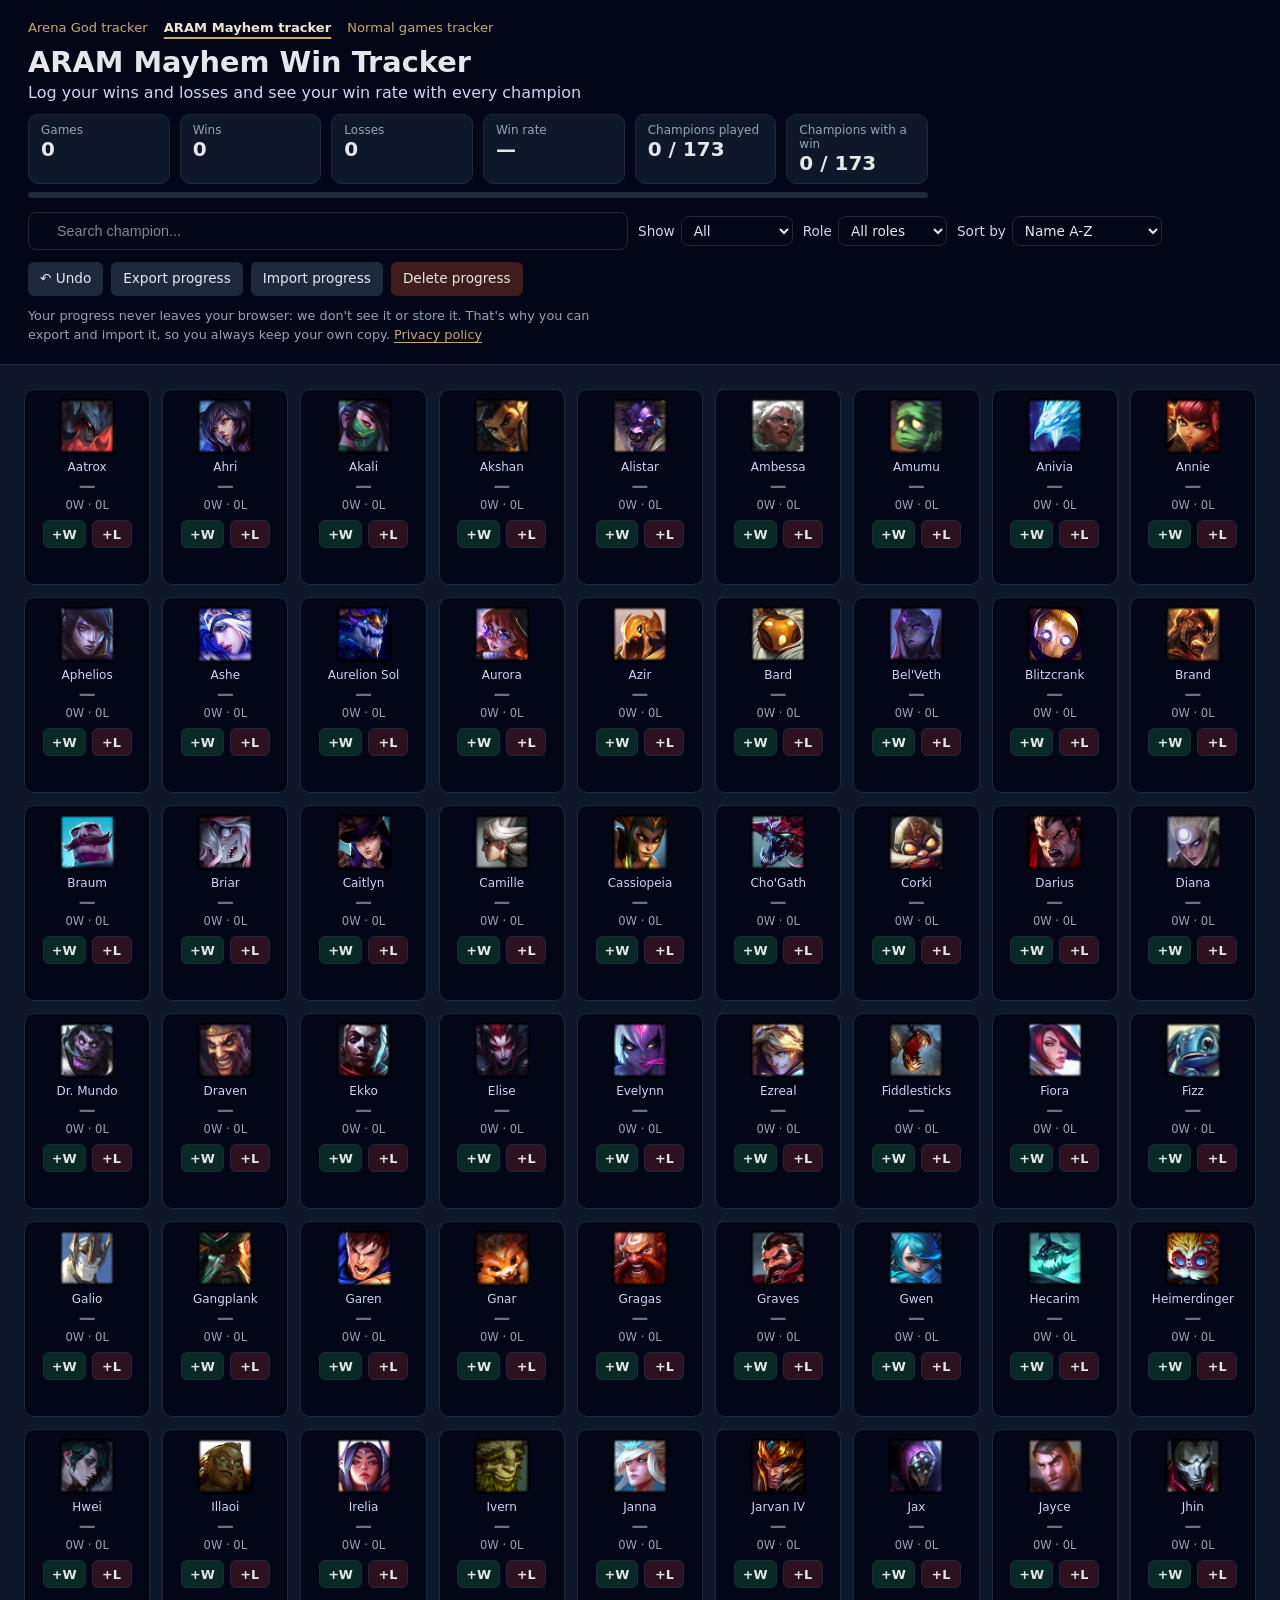
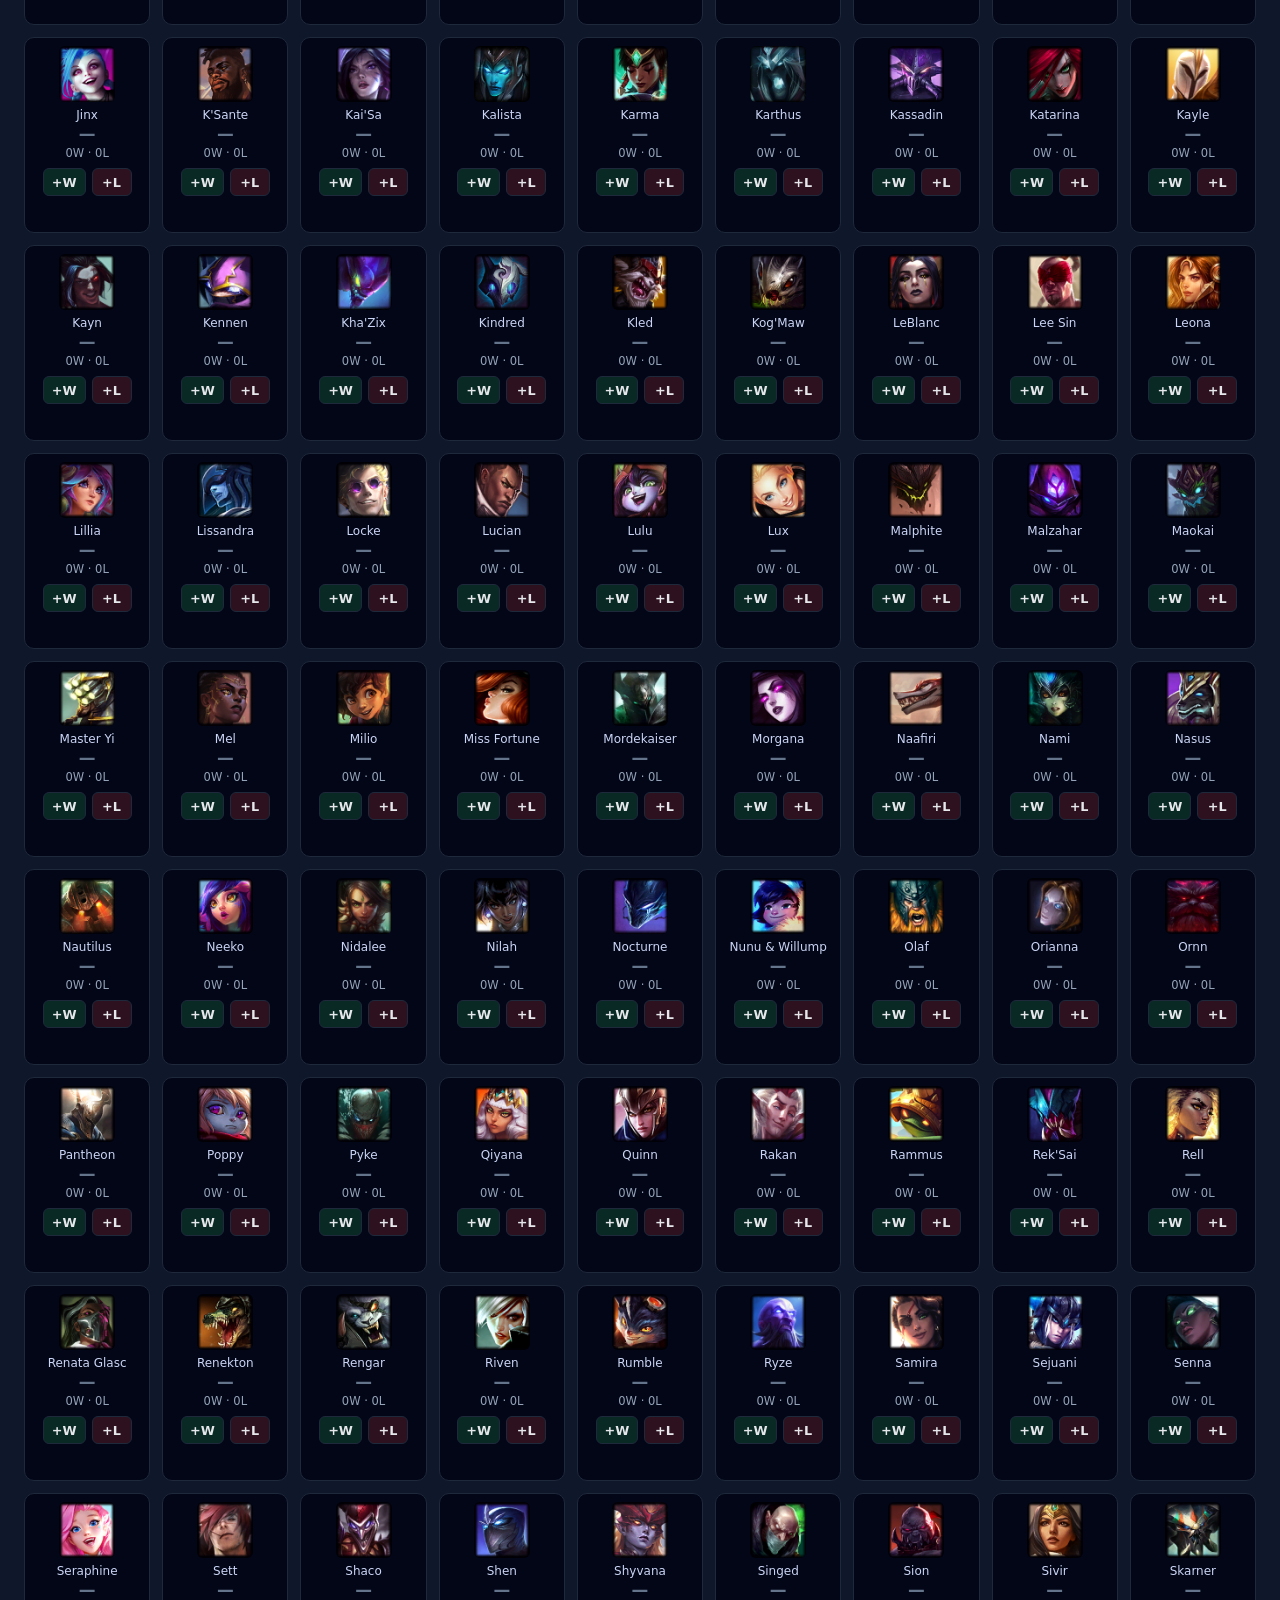
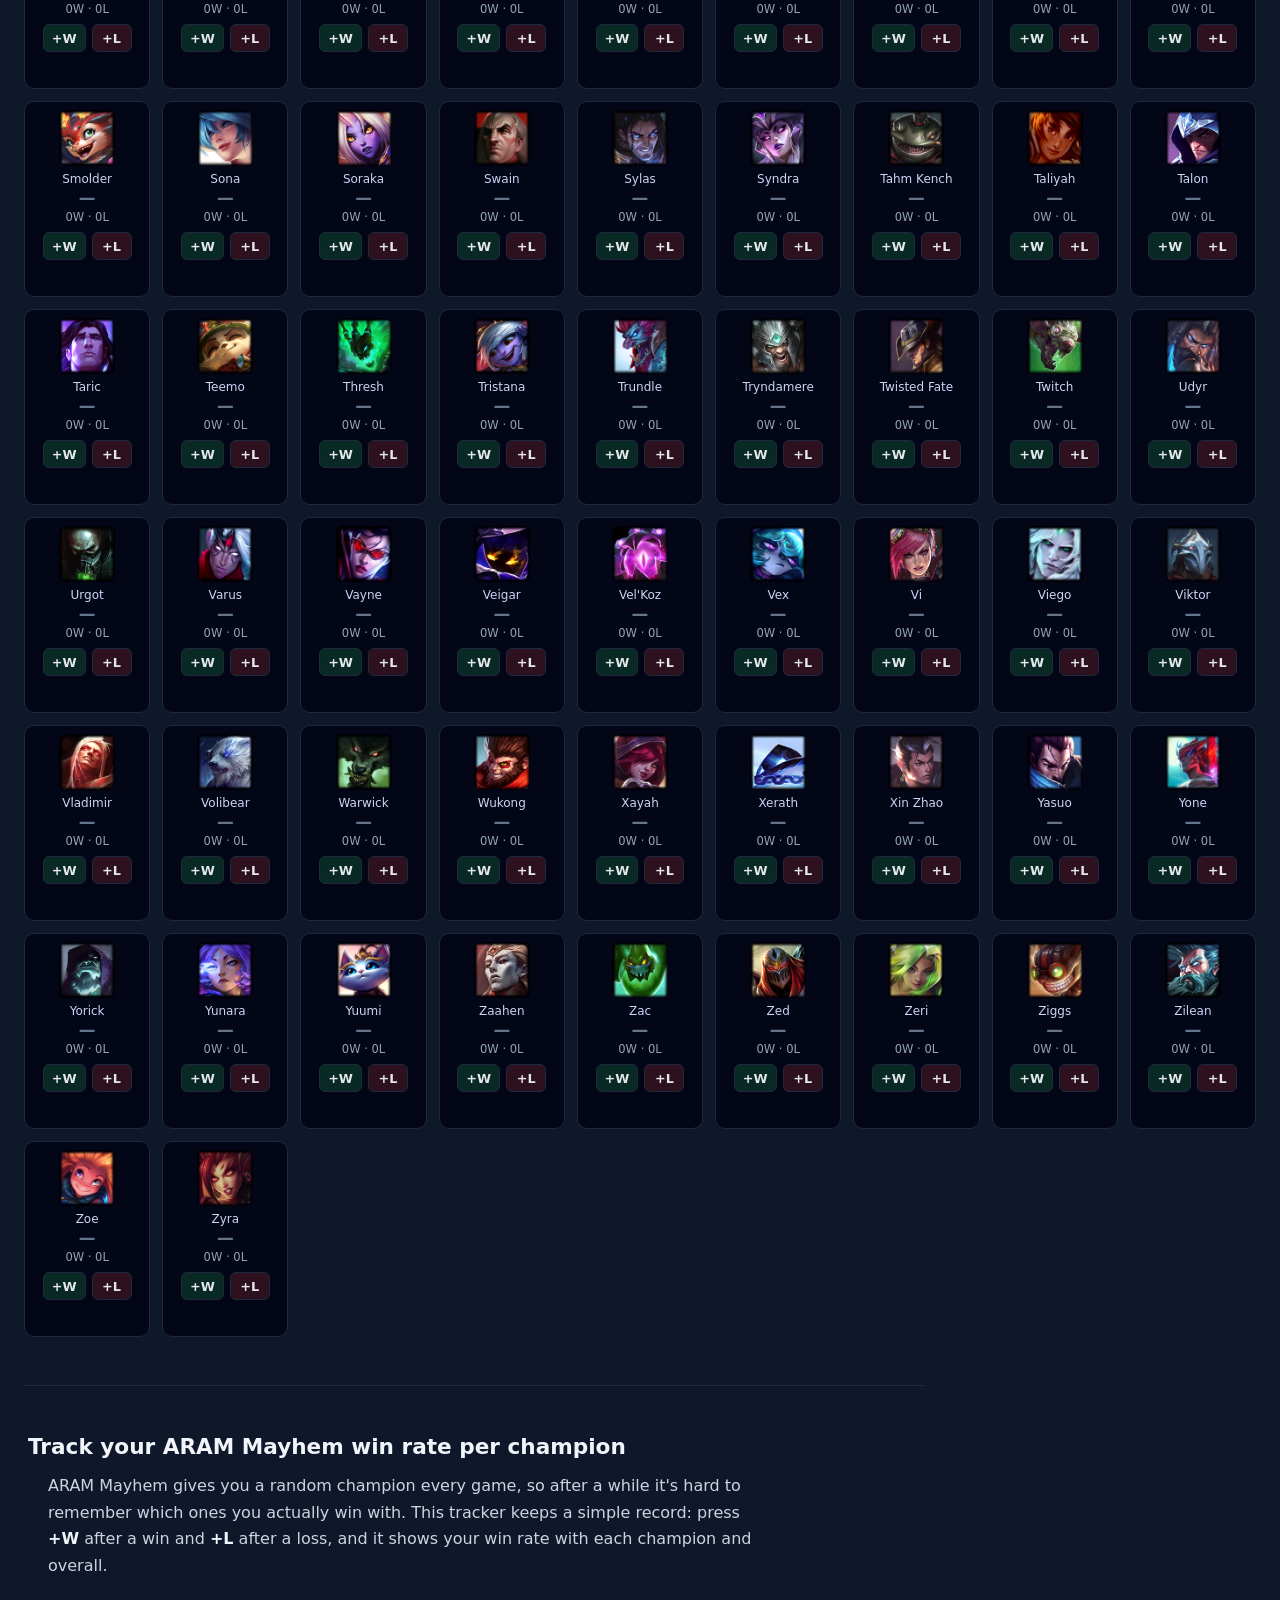
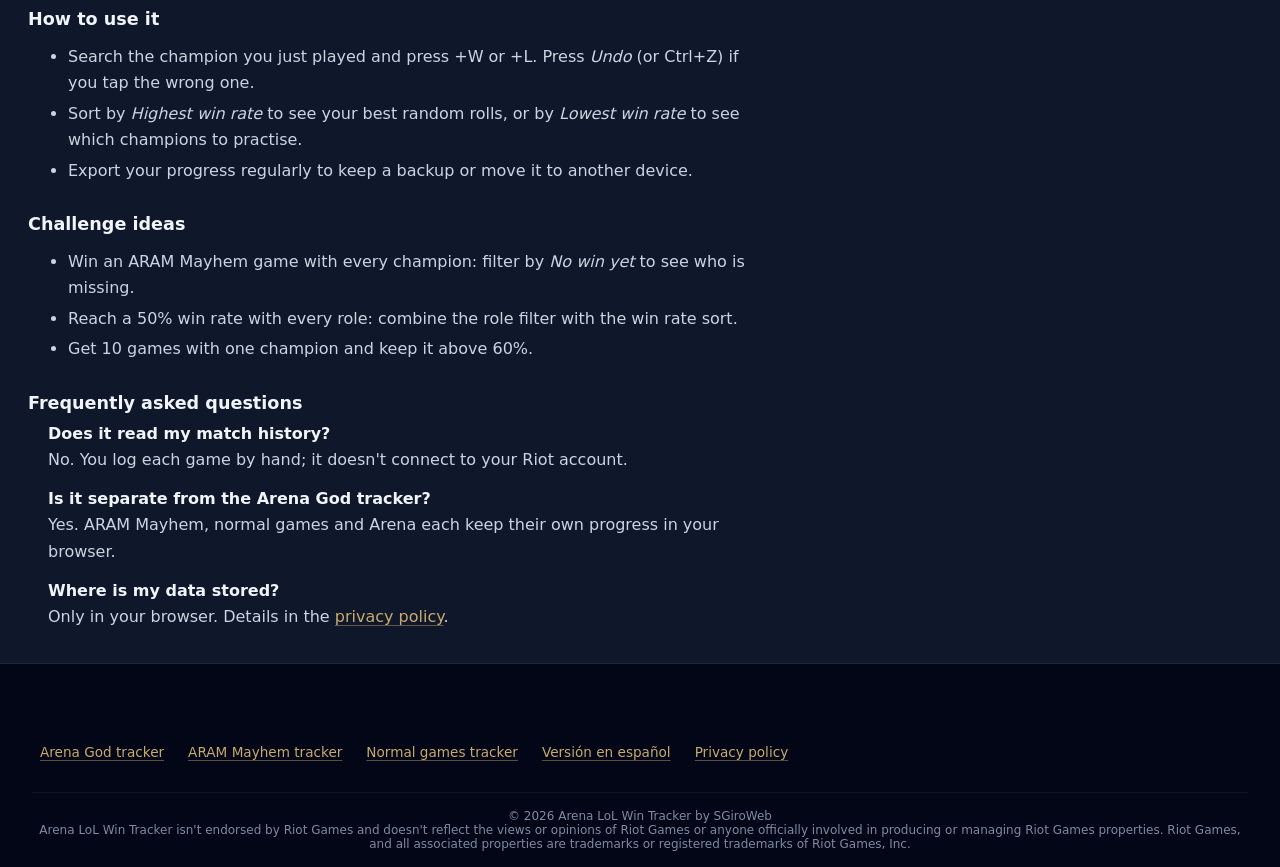
==== aram-mayhem-win-tracker/index.html @ 29a2118a "SEO pass, ARAM Mayhem/normal win trackers, Arena God guide and UI touch-ups - SEO: titles/descriptio" ====
<!DOCTYPE html>
<html lang="en">
<head>
  <meta charset="UTF-8" />
  <title>ARAM Mayhem Win Tracker – Win Rate per Champion (LoL)</title>
  <link rel="stylesheet" href="/style.css">
  <link rel="stylesheet" href="/wl.css">
  <link rel="icon" type="image/png" sizes="192x192" href="/assets/icon-192.png" />
  <link rel="apple-touch-icon" href="/assets/icon-192.png" />
  <link rel="manifest" href="/site.webmanifest" />
  <meta name="theme-color" content="#020617">
  <meta name="description" content="Free ARAM Mayhem tracker for League of Legends: log wins and losses with every champion, see your win rate per champion and track challenges like winning with all of them." />
  <meta name="author" content="SGiroWeb">
  <meta name="robots" content="index, follow, max-image-preview:large, max-snippet:-1">
  <meta name="viewport" content="width=device-width, initial-scale=1.0">
  <meta property="og:type" content="website">
  <meta property="og:site_name" content="Arena LoL Win Tracker">
  <meta property="og:url" content="https://lolarenachampcounter.github.io/aram-mayhem-win-tracker/">
  <meta property="og:title" content="ARAM Mayhem Win Tracker – Win Rate per Champion (LoL)">
  <meta property="og:description" content="Free ARAM Mayhem tracker for League of Legends: log wins and losses with every champion, see your win rate per champion and track challenges like winning with all of them.">
  <meta property="og:image" content="https://lolarenachampcounter.github.io/assets/og-cover.png">
  <meta property="og:image:width" content="1200">
  <meta property="og:image:height" content="630">
  <meta property="og:image:alt" content="ARAM Mayhem Win Tracker">
  <meta property="og:locale" content="en_US">
  <meta property="og:locale:alternate" content="es_ES">
  <meta name="twitter:card" content="summary_large_image">
  <meta name="twitter:title" content="ARAM Mayhem Win Tracker – Win Rate per Champion (LoL)">
  <meta name="twitter:description" content="Free ARAM Mayhem tracker for League of Legends: log wins and losses with every champion, see your win rate per champion and track challenges like winning with all of them.">
  <meta name="twitter:image" content="https://lolarenachampcounter.github.io/assets/og-cover.png">
  <link rel="canonical" href="https://lolarenachampcounter.github.io/aram-mayhem-win-tracker/" />
  <link rel="alternate" hreflang="en" href="https://lolarenachampcounter.github.io/aram-mayhem-win-tracker/" />
  <link rel="alternate" hreflang="es" href="https://lolarenachampcounter.github.io/es/contador-victorias-aram-mayhem/" />
  <link rel="alternate" hreflang="x-default" href="https://lolarenachampcounter.github.io/aram-mayhem-win-tracker/" />
  <script async src="https://plausible.io/js/pa-haeu0VJ3XxhcPlHHVfHfm.js"></script>
  <script>window.plausible=window.plausible||function(){(plausible.q=plausible.q||[]).push(arguments)},plausible.init=plausible.init||function(i){plausible.o=i||{}};plausible.init()</script>
  <script type="application/ld+json">
{
  "@context": "https://schema.org",
  "@graph": [
    {
      "@type": "WebApplication",
      "name": "ARAM Mayhem Win Tracker",
      "url": "https://lolarenachampcounter.github.io/aram-mayhem-win-tracker/",
      "description": "Free ARAM Mayhem tracker for League of Legends: log wins and losses with every champion, see your win rate per champion and track challenges like winning with all of them.",
      "applicationCategory": "GameApplication",
      "operatingSystem": "Any",
      "inLanguage": "en",
      "browserRequirements": "Requires JavaScript",
      "offers": {
        "@type": "Offer",
        "price": "0",
        "priceCurrency": "USD"
      },
      "isPartOf": {
        "@id": "https://lolarenachampcounter.github.io/#website"
      },
      "dateModified": "2026-10-22"
    },
    {
      "@type": "BreadcrumbList",
      "itemListElement": [
        {
          "@type": "ListItem",
          "position": 1,
          "name": "Arena God tracker",
          "item": "https://lolarenachampcounter.github.io/"
        },
        {
          "@type": "ListItem",
          "position": 2,
          "name": "ARAM Mayhem Win Tracker",
          "item": "https://lolarenachampcounter.github.io/aram-mayhem-win-tracker/"
        }
      ]
    }
  ]
}
  </script>
</head>
<body class="base" data-wl-mode="aram-mayhem">
  <header class="header">
    <div class="header-left">
      <nav class="wl-nav" aria-label="Trackers"><a href="/">Arena God tracker</a><a href="/aram-mayhem-win-tracker/" aria-current="page">ARAM Mayhem tracker</a><a href="/lol-win-rate-tracker/">Normal games tracker</a></nav>
      <h1>ARAM Mayhem Win Tracker</h1>
      <p class="subtitle">Log your wins and losses and see your win rate with every champion</p>
      <div class="wl-summary">
        <div class="wl-stat"><span>Games</span><strong id="wlGames">0</strong></div>
        <div class="wl-stat"><span>Wins</span><strong id="wlWins">0</strong></div>
        <div class="wl-stat"><span>Losses</span><strong id="wlLosses">0</strong></div>
        <div class="wl-stat"><span>Win rate</span><strong id="wlPct">—</strong></div>
        <div class="wl-stat"><span>Champions played</span><strong id="wlPlayed">0</strong></div>
        <div class="wl-stat"><span>Champions with a win</span><strong id="wlWonWith">0</strong></div>
      </div>
      <div class="wl-progress" aria-hidden="true"><div class="wl-progress-fill" id="wlProgressFill"></div></div>
      <div class="wl-controls">
        <div class="search-wrapper">
          <button type="button" id="wlClear" class="clear-btn" aria-label="Clear search">×</button>
          <label for="wlSearch" class="sr-only">Search champion</label>
          <input type="text" id="wlSearch" autocomplete="off" placeholder="Search champion..." />
        </div>
        <span class="wl-field"><label for="wlFilter">Show</label>
        <select id="wlFilter">
          <option value="all">All</option><option value="played">Played</option><option value="unplayed">Not played</option><option value="won">With a win</option><option value="never-won">No win yet</option>
        </select>
        </span>
        <span class="wl-field"><label for="wlRole">Role</label>
        <select id="wlRole"><option value="all">All roles</option></select>
        </span>
        <span class="wl-field"><label for="wlSort">Sort by</label>
        <select id="wlSort">
          <option value="name-asc">Name A-Z</option><option value="games-desc">Most games</option><option value="wins-desc">Most wins</option><option value="pct-desc">Highest win rate</option><option value="pct-asc">Lowest win rate</option>
        </select></span>
      </div>
      <div class="wl-actions">
        <button type="button" id="wlUndo" class="action-btn">↶ Undo</button>
        <button type="button" id="wlExport" class="action-btn">Export progress</button>
        <button type="button" id="wlImportBtn" class="action-btn">Import progress</button>
        <input type="file" id="wlImport" accept=".json" hidden />
        <button type="button" id="wlReset" class="action-btn wl-danger">Delete progress</button>
      </div>
      <p class="local-note">Your progress never leaves your browser: we don't see it or store it. That's why you can export and import it, so you always keep your own copy. <a href="/privacy/">Privacy policy</a></p>
    </div>
  </header>
  <main>
    <noscript><p class="wl-empty">This tracker needs JavaScript to save your games in your browser.</p></noscript>
    <div id="wlGrid" class="wl-grid" aria-live="polite"></div>
    <section class="seo-content">
      <div class="seo-inner">
<h2>Track your ARAM Mayhem win rate per champion</h2>
<p>ARAM Mayhem gives you a random champion every game, so after a while it's hard to remember which ones you actually win with. This tracker keeps a simple record: press <strong>+W</strong> after a win and <strong>+L</strong> after a loss, and it shows your win rate with each champion and overall.</p>
<h3>How to use it</h3>
<ul><li>Search the champion you just played and press +W or +L. Press <em>Undo</em> (or Ctrl+Z) if you tap the wrong one.</li>
<li>Sort by <em>Highest win rate</em> to see your best random rolls, or by <em>Lowest win rate</em> to see which champions to practise.</li>
<li>Export your progress regularly to keep a backup or move it to another device.</li></ul>
<h3>Challenge ideas</h3>
<ul><li>Win an ARAM Mayhem game with every champion: filter by <em>No win yet</em> to see who is missing.</li>
<li>Reach a 50% win rate with every role: combine the role filter with the win rate sort.</li>
<li>Get 10 games with one champion and keep it above 60%.</li></ul>
<h3>Frequently asked questions</h3>
<p><strong>Does it read my match history?</strong><br>No. You log each game by hand; it doesn't connect to your Riot account.</p>
<p><strong>Is it separate from the Arena God tracker?</strong><br>Yes. ARAM Mayhem, normal games and Arena each keep their own progress in your browser.</p>
<p><strong>Where is my data stored?</strong><br>Only in your browser. Details in the <a href="/privacy/">privacy policy</a>.</p>
      </div>
    </section>
  </main>
  <div id="wlToast" class="wl-toast" role="status" hidden></div>
<footer class="seo-footer">
  <nav class="footer-links" aria-label="Footer">
    <a href="/">Arena God tracker</a><a href="/aram-mayhem-win-tracker/">ARAM Mayhem tracker</a><a href="/lol-win-rate-tracker/">Normal games tracker</a>
    <a href="/es/contador-victorias-aram-mayhem/" hreflang="es" lang="es">Versión en español</a>
    <a href="/privacy/">Privacy policy</a>
  </nav>
  <div class="footer-bottom">
    <p>&copy; 2026 Arena LoL Win Tracker by SGiroWeb</p>
    <p class="riot-legal">Arena LoL Win Tracker isn't endorsed by Riot Games and doesn't reflect the views or opinions of Riot Games or anyone officially involved in producing or managing Riot Games properties. Riot Games, and all associated properties are trademarks or registered trademarks of Riot Games, Inc.</p>
  </div>
</footer>
<script src="/wl.js" defer></script>
<script>
  if ("serviceWorker" in navigator) {
    window.addEventListener("load", () => navigator.serviceWorker.register("/sw.js"));
  }
</script>
</body>
</html>
---- style.css ----
/* =========================
   RESET / BASE
========================= */
* {
  box-sizing: border-box;
  margin: 0;
  padding: 0;
}

body.base {
  font-family: system-ui, -apple-system, BlinkMacSystemFont, "Segoe UI",
    Roboto, Oxygen, Ubuntu, Cantarell, sans-serif;
  background: #0f172a;
  color: #e5e7eb;
  min-height: 100vh;
}

/* =========================
   HEADER
========================= */
.header {
  background: #020617;
  border-bottom: 1px solid #1e293b;
  width: 100%;
  padding: 20px 28px;
}
.header-left {
  max-width: 1200px;
}

.header h1 {
  font-size: 1.8rem;
  font-weight: 700;
  margin-bottom: 4px;
}

.subtitle {
  font-size: 1rem;
  color: #cbd5f5;
  margin-bottom: 10px;
}

/* Texto sólo para lectores de pantalla (labels de formulario). */
.sr-only {
  position: absolute;
  width: 1px;
  height: 1px;
  padding: 0;
  margin: -1px;
  overflow: hidden;
  clip: rect(0, 0, 0, 0);
  white-space: nowrap;
  border: 0;
}

.counter {
  font-size: 0.95rem;
  color: #94a3b8;
}

/* =========================
   TOTAL PROGRESS
========================= */
.total-progress {
  max-width: 360px;
  margin-bottom: 12px;
}

.total-progress-header {
  display: flex;
  align-items: baseline;
  justify-content: space-between;
  margin-bottom: 4px;
}

.total-progress-right {
  display: flex;
  align-items: center;
  gap: 8px;
}

.total-progress-pct {
  font-size: 0.85rem;
  font-weight: 600;
  color: #9cc9ae;
  font-variant-numeric: tabular-nums;
}

.total-progress-bar {
  height: 10px;
  border-radius: 5px;
  background: #1e293b;
  overflow: hidden;
}

.total-progress-fill {
  height: 100%;
  width: 0%;
  border-radius: 5px;
  background: linear-gradient(90deg, #16a34a, #22c55e);
  transition: width 0.2s ease;
}

/* Sello de logro conseguido: se gana ganando con 60 campeones distintos
   (el reto real "Arena God" de Riot, no el roster completo). */
.arena-god-badge[hidden] {
  /* Sin esto, [hidden] y esta clase empatan en especificidad y gana la que
     va detrás en la cascada (esta) — el sello se vería aunque estuviera
     "oculto". Mismo motivo que .champion-cell[hidden] más abajo. */
  display: none;
}

.arena-god-badge {
  display: inline-flex;
  align-items: center;
  gap: 3px;
  padding: 2px 9px;
  border: 2px solid #facc15;
  border-radius: 999px;
  color: #facc15;
  background: rgba(250, 204, 21, 0.1);
  font-size: 0.72rem;
  font-weight: 700;
  text-transform: uppercase;
  letter-spacing: 0.03em;
  transform: rotate(-4deg);
  white-space: nowrap;
}

/* Barra secundaria (roster completo) dentro del desglose por rol; sólo
   visible antes de conseguir el sello de arriba. */
.all-champions-progress {
  margin-top: 14px;
  margin-bottom: 14px;
  padding-bottom: 12px;
  border-bottom: 1px solid #1e293b;
}

.all-champions-progress .total-progress-header {
  font-size: 0.8rem;
  color: #94a3b8;
}

.all-champions-progress .total-progress-bar {
  height: 6px;
}

/* =========================
   ROLE BREAKDOWN
========================= */
.role-breakdown {
  margin-bottom: 12px;
  max-width: 360px;
}

.role-breakdown summary {
  font-size: 0.85rem;
  color: #94a3b8;
  cursor: pointer;
  user-select: none;
}

.role-breakdown summary:hover {
  color: #cbd5f5;
}

.role-list {
  list-style: none;
  margin: 10px 0 0;
  padding: 0;
  display: flex;
  flex-direction: column;
  gap: 6px;
}

.role-list li {
  margin: 0;
}

/* Cada fila es un <button>: clic para filtrar el grid por ese rol (clic de
   nuevo para quitar el filtro). Reset de los estilos genéricos de button. */
.role-row {
  display: grid;
  grid-template-columns: 70px 1fr 48px;
  align-items: center;
  gap: 8px;
  width: 100%;
  height: auto;
  font: inherit;
  font-size: 0.78rem;
  color: #cbd5f5;
  background: none;
  border: none;
  border-radius: 6px;
  padding: 3px 4px;
  cursor: pointer;
  text-align: left;
}

.role-row:hover,
.role-row:focus-visible {
  background: rgba(148, 163, 184, 0.12);
}

.role-row[aria-pressed="true"] {
  background: rgba(34, 197, 94, 0.15);
  color: #86efac;
}

.role-bar {
  height: 6px;
  border-radius: 3px;
  background: #1e293b;
  overflow: hidden;
}

.role-bar-fill {
  /* Es un <span>: sin display:block el width inline no tiene ningún
     efecto (los elementos inline lo ignoran) y la barra nunca se pintaba. */
  display: block;
  height: 100%;
  width: 0%;
  background: #22c55e;
  border-radius: 3px;
  transition: width 0.2s ease;
}

.role-count {
  text-align: right;
  color: #94a3b8;
  font-variant-numeric: tabular-nums;
}

/* =========================
   MILESTONE TOAST
========================= */
.milestone-toast {
  position: fixed;
  left: 50%;
  bottom: 24px;
  transform: translate(-50%, 12px);
  z-index: 2000;
  background: #052e19;
  border: 1px solid #22c55e;
  color: #dcfce7;
  padding: 10px 20px;
  border-radius: 999px;
  font-size: 0.9rem;
  font-weight: 600;
  box-shadow: 0 12px 30px rgba(0, 0, 0, 0.45);
  opacity: 0;
  pointer-events: none;
  transition: opacity 0.25s ease, transform 0.25s ease;
  max-width: calc(100vw - 40px);
  text-align: center;
}

.milestone-toast.show {
  opacity: 1;
  transform: translate(-50%, 0);
}

/* =========================
   ACTIVE ROLE FILTER CHIP
========================= */
/* Vive dentro del <summary>: así se ve tanto si el desglose está abierto
   como cerrado, justo al lado de la etiqueta que lo activa. */
.active-role-chip {
  color: #86efac;
  font-weight: 600;
}

.active-role-chip button {
  background: none;
  border: none;
  color: #86efac;
  font: inherit;
  font-weight: 600;
  cursor: pointer;
  padding: 0 2px;
  margin-left: 2px;
  line-height: 1;
  text-decoration: underline;
  text-underline-offset: 2px;
}

.active-role-chip button:hover,
.active-role-chip button:focus-visible {
  color: #cbd5f5;
}

/* =========================
   SUGGESTED CHAMPION HIGHLIGHT
========================= */
@keyframes suggested-pulse {
  0%, 100% {
    box-shadow: 0 0 0 0 rgba(250, 204, 21, 0.6);
  }
  50% {
    box-shadow: 0 0 0 8px rgba(250, 204, 21, 0);
  }
}

.champion.suggested {
  border-color: #facc15;
  animation: suggested-pulse 1s ease-out 2;
}

/* =========================
   INPUTS / BUTTONS
========================= */
input[type="text"] {
  background: #020617;
  border: 1px solid #1e293b;
  border-radius: 8px;
  padding: 10px 12px;
  color: #e5e7eb;
  font-size: 0.9rem;
}

input[type="text"]::placeholder {
  /* #64748b sobre #020617 se quedaba en ~4.2:1, por debajo de WCAG AA. */
  color: #7d8a9c;
}

:focus-visible {
  outline: 2px solid #60a5fa;
  outline-offset: 2px;
}

button,
.import-btn {
  background: #1e293b;
  border: 1px solid #334155;
    line-height: 1;
  display: inline-flex;
  height: 34px;

  color: #e5e7eb;
  border-radius: 8px;
  padding: 8px 14px;
  cursor: pointer;
  font-size: 0.85rem;
  transition: background 0.2s, border 0.2s;
}

button:hover,
.import-btn:hover {
  background: #334155;
  border-color: #475569;
}

/* =========================
   IMPORT / EXPORT
========================= */
.import-export {
  display: flex;
  gap: 10px;
  margin: 14px 0;
}

.import-btn {
  display: inline-flex;
  align-items: center;
  gap: 6px;
}

/* =========================
   FILTERS
========================= */
.filters {
  display: flex;
  gap: 16px;
  margin-top: 10px;
  font-size: 0.85rem;
}

.filters label {
  cursor: pointer;
  color: #cbd5f5;
}

.filters input {
  margin-right: 4px;
}

/* =========================
   SORT
========================= */
.sort-container {
  position: relative;
  margin-top: 14px;
  display: flex;
  align-items: center;
  gap: 8px;
}

.sort-container label {
  font-size: 0.85rem;
  color: #cbd5f5;
  margin-top: 1px;
}

.sort-container select {
  background: #020617;
  border: 1px solid #1e293b;
  border-radius: 8px;
  color: #e5e7eb;
  padding: 3px 8px;
  font-size: 0.85rem;
}

/* =========================
   HEADER RIGHT
========================= */
.header {
  position: relative;
}

.header-right {
  position: absolute;
  top: 20px;
  right: 28px;
  display: flex;
  flex-direction: column;
  align-items: flex-end;
  gap: 8px;
}

/* En pantallas estrechas el bloque absoluto se solapaba con el H1. */
@media (max-width: 720px) {
  .header-right {
    position: static;
    margin-top: 16px;
    align-items: stretch;
  }

  .tip-lang {
    justify-content: space-between;
  }
}

.tip-lang {
  display: flex;
  align-items: center;
  gap: 14px;
}

.tipjar a {
  text-decoration: none;
  color: #facc15;
  font-size: 0.85rem;
}

.lang-switch {
  display: flex;
  gap: 6px;
}

.lang-flag {
  cursor: pointer;
  opacity: 0.6;
  transition: opacity 0.2s, transform 0.2s;
}

.lang-flag.active,
.lang-flag:hover {
  opacity: 1;
  transform: scale(1.05);
}

/* =========================
   GRID
========================= */
main {
  padding: 24px;
}

.grid {
  display: grid;
  grid-template-columns: repeat(auto-fill, minmax(110px, 1fr));
  gap: 12px;
}

/* =========================
   TIP (icono de info junto al selector de orden)
========================= */
/* El popover se ancla a .sort-container, no al icono: así en móvil empieza
   en el borde izquierdo del bloque y no se sale de la pantalla. Se muestra
   con :hover y con :focus-visible (teclado); no necesita JavaScript. */
/* Verde más apagado que el resto del sitio (#22c55e/#86efac son para el
   estado "ganado"): este icono es sólo informativo, no un acierto. */
.tip-info {
  position: relative;
  display: inline-flex;
  align-items: center;
  justify-content: center;
  width: 15px;
  height: 15px;
  border-radius: 50%;
  border: 1px solid #5f9e7d;
  background: rgba(95, 158, 125, 0.12);
  color: #9cc9ae;
  font-family: Georgia, "Times New Roman", serif;
  font-style: italic;
  font-weight: 700;
  font-size: 0.6rem;
  line-height: 1;
  cursor: default;
  user-select: none;
}

.tip-info:hover,
.tip-info:focus-visible {
  background: #5f9e7d;
  color: #020617;
}

.tip-popover {
  position: absolute;
  top: calc(100% + 8px);
  left: 0;
  z-index: 50;
  width: max-content;
  max-width: min(260px, calc(100vw - 40px));
  padding: 10px 14px;
  background: #020617;
  border: 1px solid #5f9e7d;
  border-radius: 10px;
  box-shadow: 0 12px 30px rgba(0, 0, 0, 0.5);
  text-align: left;
  font-size: 0.8rem;
  line-height: 1.5;
  color: #cbd5f5;
  visibility: hidden;
  opacity: 0;
  transition: opacity 0.12s ease;
}

.tip-info:hover .tip-popover,
.tip-info:focus-visible .tip-popover {
  visibility: visible;
  opacity: 1;
}

.tip-popover strong {
  color: #9cc9ae;
}


/* =========================
   CHAMPION CARD
========================= */
/* Contenedor de cada campeón: es el hijo real del grid (se oculta/reordena
   él, no el <button> de dentro) y da contexto de posición al enlace de
   build, que flota en la esquina como hermano del botón. */
.champion-cell {
  position: relative;
}

.champion-cell[hidden] {
  display: none;
}

/* Las tarjetas son <button> para que funcionen con teclado y expongan su
   estado con aria-pressed; hay que neutralizar los estilos genéricos de
   button (altura fija, inline-flex, fondo) definidos más arriba. */
.champion {
  display: block;
  width: 100%;
  height: auto;
  font: inherit;
  color: inherit;
  background: #020617;
  border: 1px solid #1e293b;
  border-radius: 10px;
  padding: 7px;
  text-align: center;
  cursor: pointer;
  transition: transform 0.15s, border 0.15s, box-shadow 0.15s;
}

.champion img {
  width: 64px;
  height: 64px;
  object-fit: contain;
  margin-bottom: 6px;
}

.champion-name {
  display: block;
  font-size: 0.75rem;
  color: #cbd5f5;
}

.champion:hover {
  background: #020617;
  transform: translateY(-2px);
  border-color: #475569;
  box-shadow: 0 6px 18px rgba(0, 0, 0, 0.35);
}

.champion.won {
  border-color: #22c55e;
  background: linear-gradient(
    180deg,
    rgba(34, 197, 94, 0.15),
    rgba(2, 6, 23, 1)
  );
}

.champion.won .champion-name {
  color: #86efac;
}

/* Enlace a la guía de build (metasrc), en la esquina de la tarjeta. Hermano
   del <button>, no hijo: un <a> dentro de un <button> es HTML inválido. */
.build-link {
  position: absolute;
  top: 4px;
  right: 4px;
  z-index: 2;
  display: inline-flex;
  align-items: center;
  justify-content: center;
  width: 22px;
  height: 22px;
  border-radius: 50%;
  background: rgba(2, 6, 23, 0.85);
  border: 1px solid #334155;
  color: #93c5fd;
  font-size: 0.75rem;
  line-height: 1;
  text-decoration: none;
  opacity: 0.6;
  transition: opacity 0.15s ease, border-color 0.15s ease, color 0.15s ease;
}

.build-link:hover,
.build-link:focus-visible {
  opacity: 1;
  border-color: #60a5fa;
  color: #bfdbfe;
}

/* =========================
   MODAL
========================= */
.modal {
  position: fixed;
  inset: 0;
  background: rgba(2, 6, 23, 0.75);
  display: none;
  align-items: center;
  justify-content: center;
  z-index: 1000;
}

.modal-content {
  background: #020617;
  border: 1px solid #1e293b;
  border-radius: 14px;
  padding: 24px;
  width: 90%;
  max-width: 420px;
  text-align: center;
}

.modal-content p {
  margin-bottom: 18px;
  font-size: 0.9rem;
  color: #e5e7eb;
}

.modal-buttons {
  display: flex;
  justify-content: center;
  gap: 12px;
}

.close {
  position: absolute;
  top: 14px;
  right: 18px;
  cursor: pointer;
  font-size: 1.3rem;
  color: #94a3b8;
}

.close:hover {
  color: #e5e7eb;
}

/* =========================
   FEEDBACK
========================= */
.feedback-btn {
  background: none;
  border: 1px solid #334155;
  border-radius: 8px;
  color: #cbd5f5;
  font: inherit;
  font-size: 0.85rem;
  padding: 4px 10px;
  cursor: pointer;
  transition: background 0.15s ease, border-color 0.15s ease;
}

.feedback-btn:hover,
.feedback-btn:focus-visible {
  background: #1e293b;
  border-color: #475569;
}

.feedback-content {
  max-width: 480px;
  text-align: left;
}

.feedback-title {
  font-size: 1.1rem;
  margin-bottom: 10px;
  padding-right: 20px;
}

.feedback-intro {
  font-size: 0.85rem;
  color: #94a3b8;
  margin-bottom: 14px;
  line-height: 1.5;
}

.feedback-textarea,
.feedback-email {
  width: 100%;
  background: #020617;
  border: 1px solid #1e293b;
  border-radius: 8px;
  padding: 10px 12px;
  color: #e5e7eb;
  font: inherit;
  font-size: 0.9rem;
  margin-bottom: 10px;
  resize: vertical;
}

.feedback-textarea:focus-visible,
.feedback-email:focus-visible {
  outline: 2px solid #60a5fa;
  outline-offset: 1px;
}

.feedback-content .modal-buttons {
  justify-content: flex-end;
  margin-top: 4px;
}

.feedback-success {
  color: #86efac;
  font-size: 0.9rem;
  margin-top: 6px;
}

.feedback-error {
  color: #fca5a5;
  font-size: 0.85rem;
  margin-top: 6px;
}

.feedback-error a {
  color: inherit;
  text-decoration: underline;
}

.import-export {
  display: flex;
  gap: 8px;
}

.action-btn {
  height: 34px;
  padding: 0 12px;

  display: inline-flex;
  align-items: center;
  justify-content: center;

  font-size: 0.85rem;
  font-family: inherit;
  font-weight: 400;

  background: #1e293b;
  color: #e5e7eb;
  border: none;
  border-radius: 6px;

  cursor: pointer;
  transition: background 0.15s ease;
}

.action-btn:hover {
  background: #334155;
}

/* Quitar el azul y el subrayado por defecto */
.tipjar {
  text-decoration: none; /* Quita el subrayado */
  color: inherit;        /* Hereda el color del texto de tu app (blanco/gris) */
  font-size: 0.9rem;
  display: flex;
  align-items: center;
  gap: 5px;
  transition: opacity 0.2s;
}

/* Efecto al pasar el ratón */
.tipjar:hover {
  text-decoration: underline; /* Solo se subraya al pasar el ratón (opcional) */
  opacity: 0.8;
}

/* Contenedor para separarlo un poco de las banderas */
.tipjar-container {
  display: flex;
  align-items: center;
}
.search-wrapper {
  position: relative;
  flex: 1;
  /* min-width: 100% anulaba siempre el max-width (min gana sobre max), así
     que el clamp() nunca llegaba a aplicarse. */
  width: 100%;
  max-width: clamp(320px, 55vw, 600px);
}

.search-wrapper input {
  width: 100%;
  padding-left: 28px;
  padding-right: 10px;
}
/* Es un <button> real (focusable y con nombre accesible): hay que quitarle
   los estilos genéricos de button. */
.clear-btn {
  position: absolute;
  left: 8px;
  top: 45%;
  transform: translateY(-50%);
  height: auto;
  padding: 0;
  background: none;
  border: none;
  border-radius: 0;
  line-height: 1;
  font-size: 16px;
  color: #94a3b8;
  cursor: pointer;
  user-select: none;
  display: none;
}

.clear-btn:hover {
  background: none;
  border: none;
}

.clear-btn:hover {
  color: #e5e7eb;
}
/* =========================
   AD CONTAINER
========================= */
.ad-container {
  max-width: 900px;
  min-height: 100px;
  margin: 30px auto 0;
  padding: 0 20px;
  display: flex;
  justify-content: center;
  overflow: hidden;
}

/* Como flex item, el <ins> se quedaba en 0 px de ancho y AdSense abortaba con
   "No slot size for availableWidth=0": la unidad responsive nunca se pintaba. */
.ad-container ins.adsbygoogle {
  width: 100%;
}

/* =========================
   SEO FOOTER STYLE
========================= */
.seo-footer {
  padding: 3rem 2rem 1rem;
  background: #020617; /* Color de tu cabecera */
  border-top: 1px solid #1e293b;
  color: #94a3b8;
}

.footer-content {
  max-width: 1200px;
  margin: 0 auto;
  display: grid;
  grid-template-columns: repeat(auto-fit, minmax(250px, 1fr));
  gap: 2rem;
}

.footer-section h2 {
  color: #e5e7eb;
  font-size: 1rem;
  margin-bottom: 1rem;
  font-weight: 600;
}

.footer-links {
  max-width: 1200px;
  margin: 2rem auto 0;
  display: flex;
  flex-wrap: wrap;
  gap: 1.5rem;
  font-size: 0.85rem;
}

.footer-links a {
  color: #cbd5f5;
}

.footer-section p {
  font-size: 0.85rem;
  line-height: 1.6;
}

.footer-section strong {
  color: #3b82f6; /* Un toque de azul para resaltar keywords */
}

.footer-bottom {
  margin-top: 2rem;
  padding-top: 1rem;
  border-top: 1px solid #0f172a;
  text-align: center;
  font-size: 0.75rem;
  /* opacity .6 dejaba el texto en ~3.4:1 sobre #020617 (WCAG AA pide 4.5). */
  opacity: 0.85;
}

/* Ajuste para móviles */
@media (max-width: 600px) {
  .seo-footer {
    padding: 2rem 1rem;
    text-align: center;
  }
}
.seo-content {
  max-width: 900px;
  margin: 30px 0;
  padding: 0 4px;
}

.seo-inner {
  margin-top: 15px;
}

.seo-inner h3 {
  margin-top: 30px;
  font-size: 1.1rem;
}

.seo-inner ul {
  margin: 15px 0 20px 20px;
  line-height: 1.6;
}
/* =========================
   REPASO VISUAL (2026-10-22)
   Acento dorado hextech (#c8aa6e) para enlaces y foco: es el dorado del
   cliente de LoL y no compite con el verde, que significa "ganado".
========================= */
:root {
  --gold: #c8aa6e;
  --gold-light: #f0e6d2;
  --text-soft: #cbd5e1;
}

/* Enlaces de texto: sin el azul/morado por defecto, ilegible sobre el fondo. */
.seo-content a,
.footer-links a,
.footer-section a,
.wl-nav a,
.mode-nav a,
nav[aria-label="Breadcrumb"] a {
  color: var(--gold);
  text-decoration: underline;
  text-decoration-thickness: 1px;
  text-underline-offset: 3px;
  text-decoration-color: rgba(200, 170, 110, 0.45);
}
.seo-content a:hover,
.footer-links a:hover,
.footer-section a:hover,
.wl-nav a:hover,
.mode-nav a:hover,
nav[aria-label="Breadcrumb"] a:hover {
  color: var(--gold-light);
  text-decoration-color: currentColor;
}
:focus-visible {
  outline-color: var(--gold);
}

/* Selector de modo (Arena / ARAM Mayhem / normales) sobre el título. */
.mode-nav,
.wl-nav,
nav[aria-label="Breadcrumb"] {
  display: flex;
  flex-wrap: wrap;
  gap: 4px 16px;
  font-size: 0.82rem;
  margin-bottom: 10px;
  color: #94a3b8;
}
.mode-nav a,
.wl-nav a {
  text-decoration: none;
}
.mode-nav a[aria-current="page"],
.wl-nav a[aria-current="page"] {
  color: var(--gold-light);
  font-weight: 600;
  text-decoration: underline;
  text-decoration-color: var(--gold);
  text-underline-offset: 5px;
  text-decoration-thickness: 2px;
}

/* HUD: la barra de progreso alineada con el buscador, no más corta. */
.total-progress {
  max-width: clamp(320px, 55vw, 600px);
}

/* Bloque de texto: medida de lectura cómoda; separado del grid sólo cuando
   va detrás de él (en guía y privacidad es lo primero de <main>). */
.seo-content {
  color: var(--text-soft);
}
main > .seo-content:not(:first-child) {
  margin-top: 48px;
  padding-top: 32px;
  border-top: 1px solid #1e293b;
}
main > .seo-content:first-child {
  margin-top: 8px;
}
.seo-content p,
.seo-content ul {
  max-width: 70ch;
  line-height: 1.65;
}
.seo-content p + p {
  margin-top: 0.8em;
}
.seo-content h2 {
  font-size: 1.35rem;
  line-height: 1.3;
  color: #f1f5f9;
  margin: 0 0 12px;
}
.seo-content h2:not(:first-child) {
  margin-top: 40px;
}
.seo-inner h3 {
  color: #f1f5f9;
  margin-bottom: 8px;
}
.seo-content strong {
  color: #f1f5f9;
}
.seo-content li + li {
  margin-top: 4px;
}

/* Desplegable "Sobre…": cerrado por defecto, con aspecto de botón de texto.
   El contenido sigue en el HTML, así que Google lo lee igual. */
.seo-details > summary {
  cursor: pointer;
  width: fit-content;
  font-weight: 600;
  color: #f1f5f9;
  padding: 6px 0;
}
.seo-details > summary:hover {
  color: var(--gold-light);
}
.seo-details[open] > summary {
  margin-bottom: 16px;
}

/* Sangría: el texto queda por dentro de su título, que marca la jerarquía. */
.seo-inner p,
.seo-inner ul {
  margin-left: 1.25rem;
}
.seo-inner ul {
  padding-left: 1.25rem;
}
.seo-inner .guide-list {
  padding-left: 0;
}

/* Palabra destacada del pie: dorado, coherente con los enlaces. */
.footer-section strong {
  color: var(--gold);
}

/* Aviso junto a exportar/importar: el progreso es sólo local. */
.local-note {
  max-width: clamp(320px, 55vw, 600px);
  margin-top: 10px;
  font-size: 0.8rem;
  line-height: 1.5;
  color: #94a3b8;
}
.local-note a {
  color: var(--gold);
  text-underline-offset: 3px;
}
.local-note a:hover {
  color: var(--gold-light);
}
/* En la portada el aviso va encima del desplegable "Sobre…". */
.seo-content > .local-note {
  margin: 0 0 14px;
}

/* En la portada el aviso va encima del desplegable "Sobre...". */
.seo-content > .local-note {
  margin: 0 0 14px;
}

/* Hueco del anuncio inferior: sin altura reservada (está bajo el pliegue, así
   que no provoca saltos visibles): vacío mide 0 y no deja hueco. */
.ad-container {
  min-height: 0;
  margin-top: 0;
}
/* Ojo: no ocultarlo antes de que AdSense lo procese; con display:none
   AdSense no puede medir el hueco y nunca sirve anuncio. */
.ad-container:has(ins[data-ad-status="unfilled"]) {
  display: none;
}
main > .seo-content:not(:first-child) {
  margin-bottom: 8px;
}
---- wl.css ----
/* Estilos del tracker de victorias/derrotas (wl.js). Se apoya en style.css. */
.wl-summary {
  display: grid;
  grid-template-columns: repeat(auto-fit, minmax(120px, 1fr));
  gap: 10px;
  margin: 12px 0 8px;
  max-width: 900px;
}
.wl-stat {
  background: #0f172a;
  border: 1px solid #1e293b;
  border-radius: 10px;
  padding: 8px 12px;
}
.wl-stat span { display: block; font-size: 0.75rem; color: #94a3b8; }
.wl-stat strong { font-size: 1.25rem; color: #e5e7eb; }
.wl-progress { height: 6px; background: #1e293b; border-radius: 99px; overflow: hidden; max-width: 900px; }
.wl-progress-fill { height: 100%; width: 0; background: #22c55e; transition: width 0.3s; }

.wl-controls {
  display: flex;
  flex-wrap: wrap;
  gap: 10px;
  align-items: center;
  margin-top: 14px;
}
.wl-controls select {
  background: #020617;
  border: 1px solid #1e293b;
  border-radius: 8px;
  color: #e5e7eb;
  padding: 5px 8px;
  font-size: 0.85rem;
  font-family: inherit;
}
.wl-controls label { font-size: 0.85rem; color: #cbd5f5; }
.wl-actions { display: flex; flex-wrap: wrap; gap: 8px; margin-top: 12px; }
.wl-danger { background: #3f1d1d; }
.wl-danger:hover { background: #7f1d1d; }

.wl-grid {
  display: grid;
  grid-template-columns: repeat(auto-fill, minmax(118px, 1fr));
  gap: 12px;
}
.wl-card {
  background: #020617;
  border: 1px solid #1e293b;
  border-radius: 10px;
  padding: 8px 6px;
  text-align: center;
  display: flex;
  flex-direction: column;
  align-items: center;
  gap: 2px;
}
.wl-card.wl-played { border-color: #334155; }
.wl-card img { width: 56px; height: 56px; object-fit: contain; border-radius: 6px; }
.wl-name { font-size: 0.75rem; color: #cbd5f5; margin-top: 4px; }
.wl-pct { font-size: 1.05rem; font-weight: 700; color: #64748b; }
.wl-pct.wl-good { color: #86efac; }
.wl-pct.wl-mid { color: #fde68a; }
.wl-pct.wl-bad { color: #fca5a5; }
.wl-record { font-size: 0.72rem; color: #94a3b8; }
.wl-btns { display: flex; gap: 6px; margin-top: 6px; }
.wl-add {
  height: 28px;
  min-width: 40px;
  padding: 0 8px;
  /* Centrado real: style.css da a todos los <button> otro display/padding. */
  display: inline-flex;
  align-items: center;
  justify-content: center;
  line-height: 1;
  border: 1px solid #1e293b;
  border-radius: 6px;
  font: inherit;
  font-size: 0.8rem;
  font-weight: 600;
  cursor: pointer;
  color: #e5e7eb;
}
.wl-add-w { background: rgba(34, 197, 94, 0.18); }
.wl-add-w:hover { background: rgba(34, 197, 94, 0.35); }
.wl-add-l { background: rgba(239, 68, 68, 0.18); }
.wl-add-l:hover { background: rgba(239, 68, 68, 0.35); }
.wl-empty { color: #94a3b8; padding: 20px 0; }

.wl-toast {
  position: fixed;
  left: 50%;
  bottom: 24px;
  transform: translateX(-50%);
  background: #1e293b;
  color: #e5e7eb;
  padding: 10px 16px;
  border-radius: 8px;
  font-size: 0.9rem;
  box-shadow: 0 6px 18px rgba(0, 0, 0, 0.4);
  z-index: 50;
}
.wl-toast[hidden] { display: none; }

.wl-controls .search-wrapper { flex: 1 1 100%; }
.wl-field { display: inline-flex; align-items: center; gap: 6px; }

/* Corrección: −W / −L, discretos, sólo cuando hay algo que restar. */
.wl-fix { display: flex; gap: 6px; min-height: 22px; margin-top: 4px; }
.wl-sub {
  height: 22px;
  min-width: 34px;
  padding: 0 6px;
  display: inline-flex;
  align-items: center;
  justify-content: center;
  line-height: 1;
  background: transparent;
  border: 1px solid #334155;
  border-radius: 6px;
  color: #94a3b8;
  font: inherit;
  font-size: 0.72rem;
  cursor: pointer;
}
.wl-sub:hover { color: #e5e7eb; border-color: #64748b; background: #1e293b; }
.wl-toast { display: flex; align-items: center; gap: 14px; }
.wl-toast-undo {
  height: auto;
  padding: 4px 10px;
  background: transparent;
  border: 1px solid var(--gold, #c8aa6e);
  border-radius: 6px;
  color: var(--gold, #c8aa6e);
  font: inherit;
  font-size: 0.85rem;
  cursor: pointer;
}
.wl-toast-undo:hover { background: rgba(200, 170, 110, 0.15); }
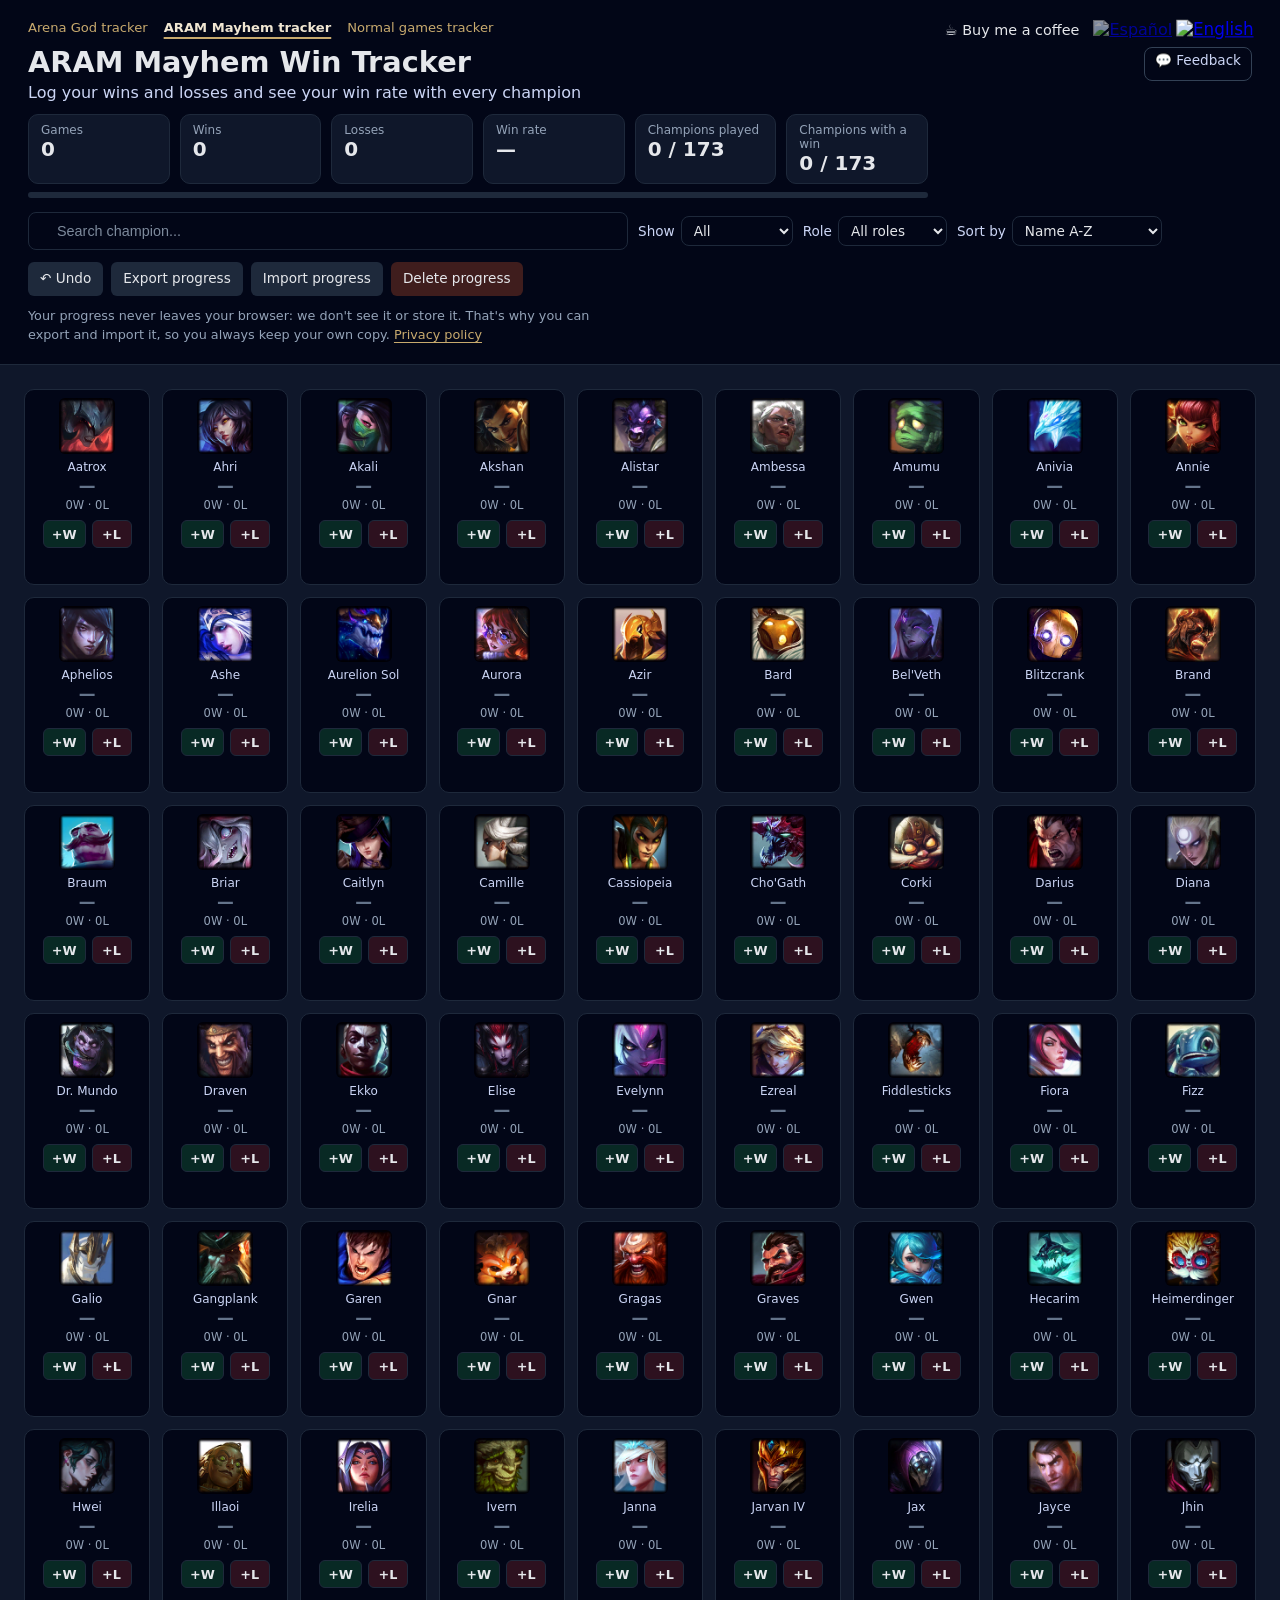
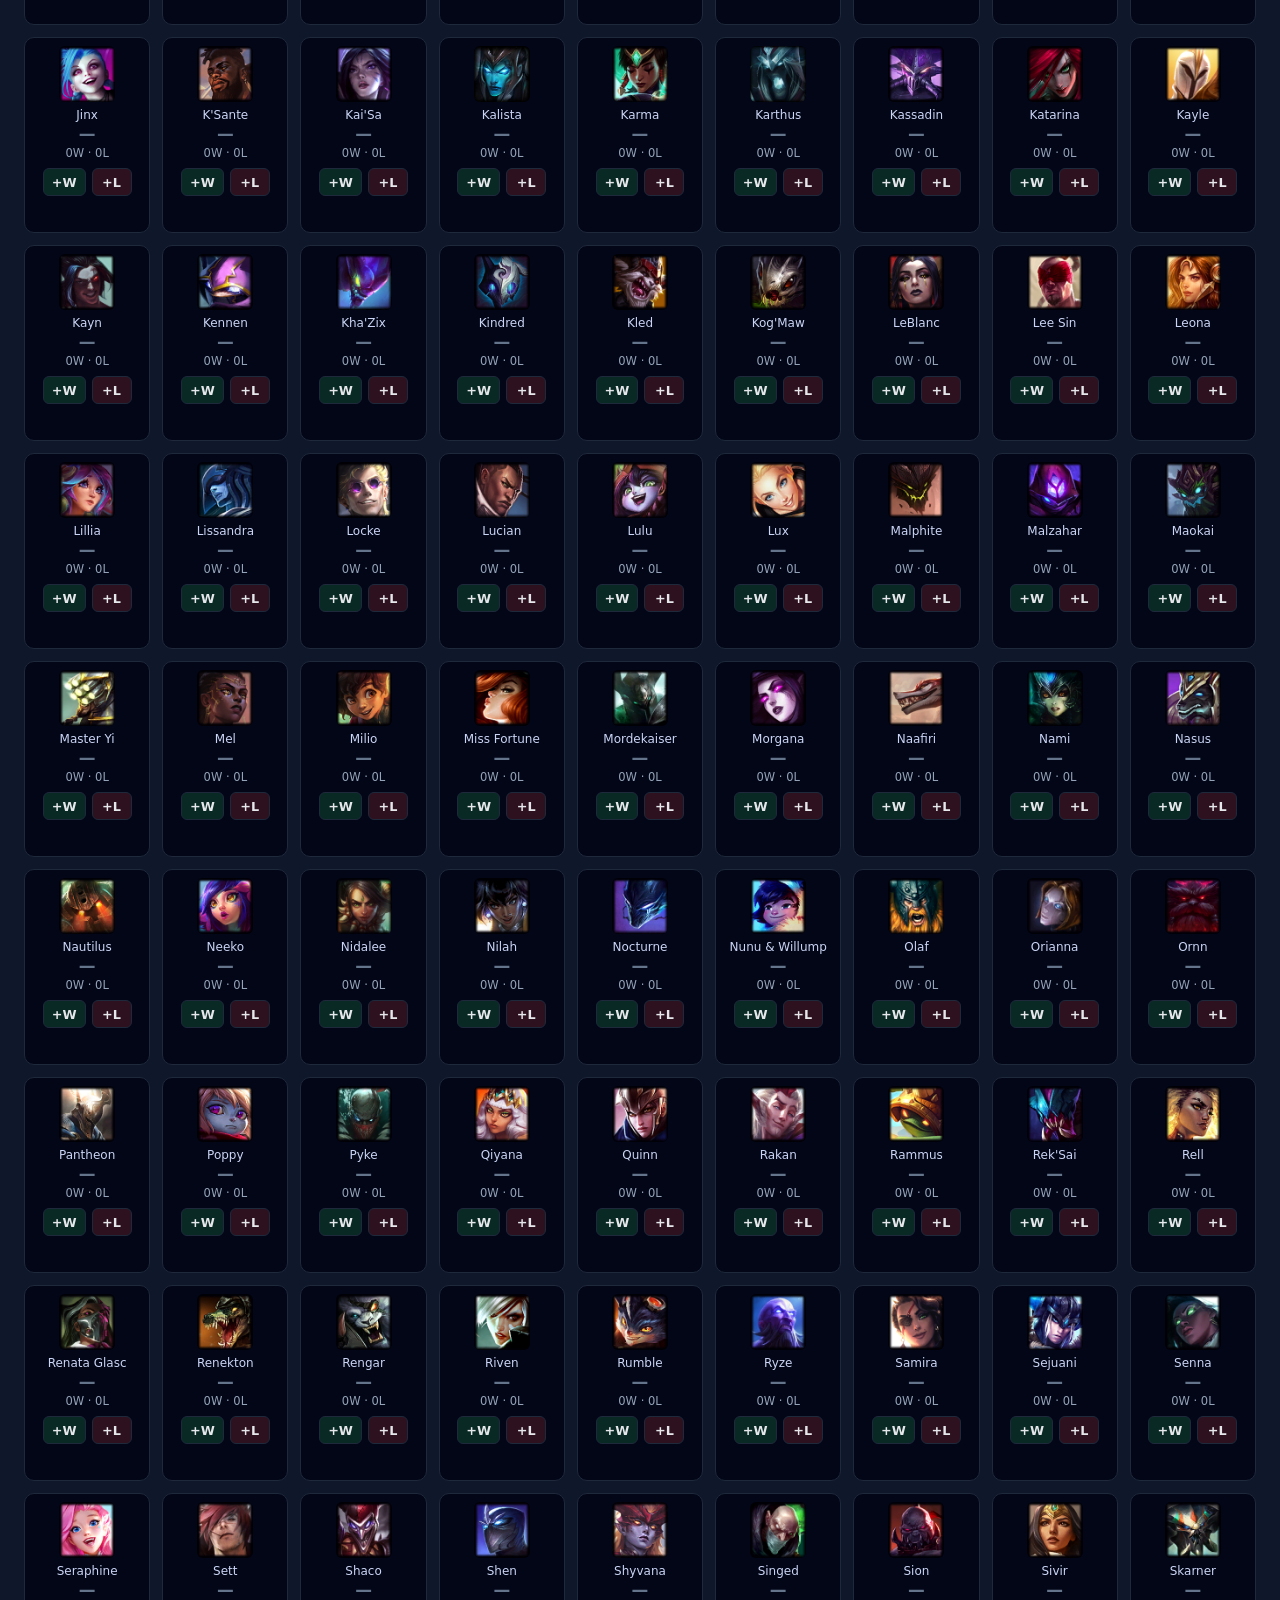
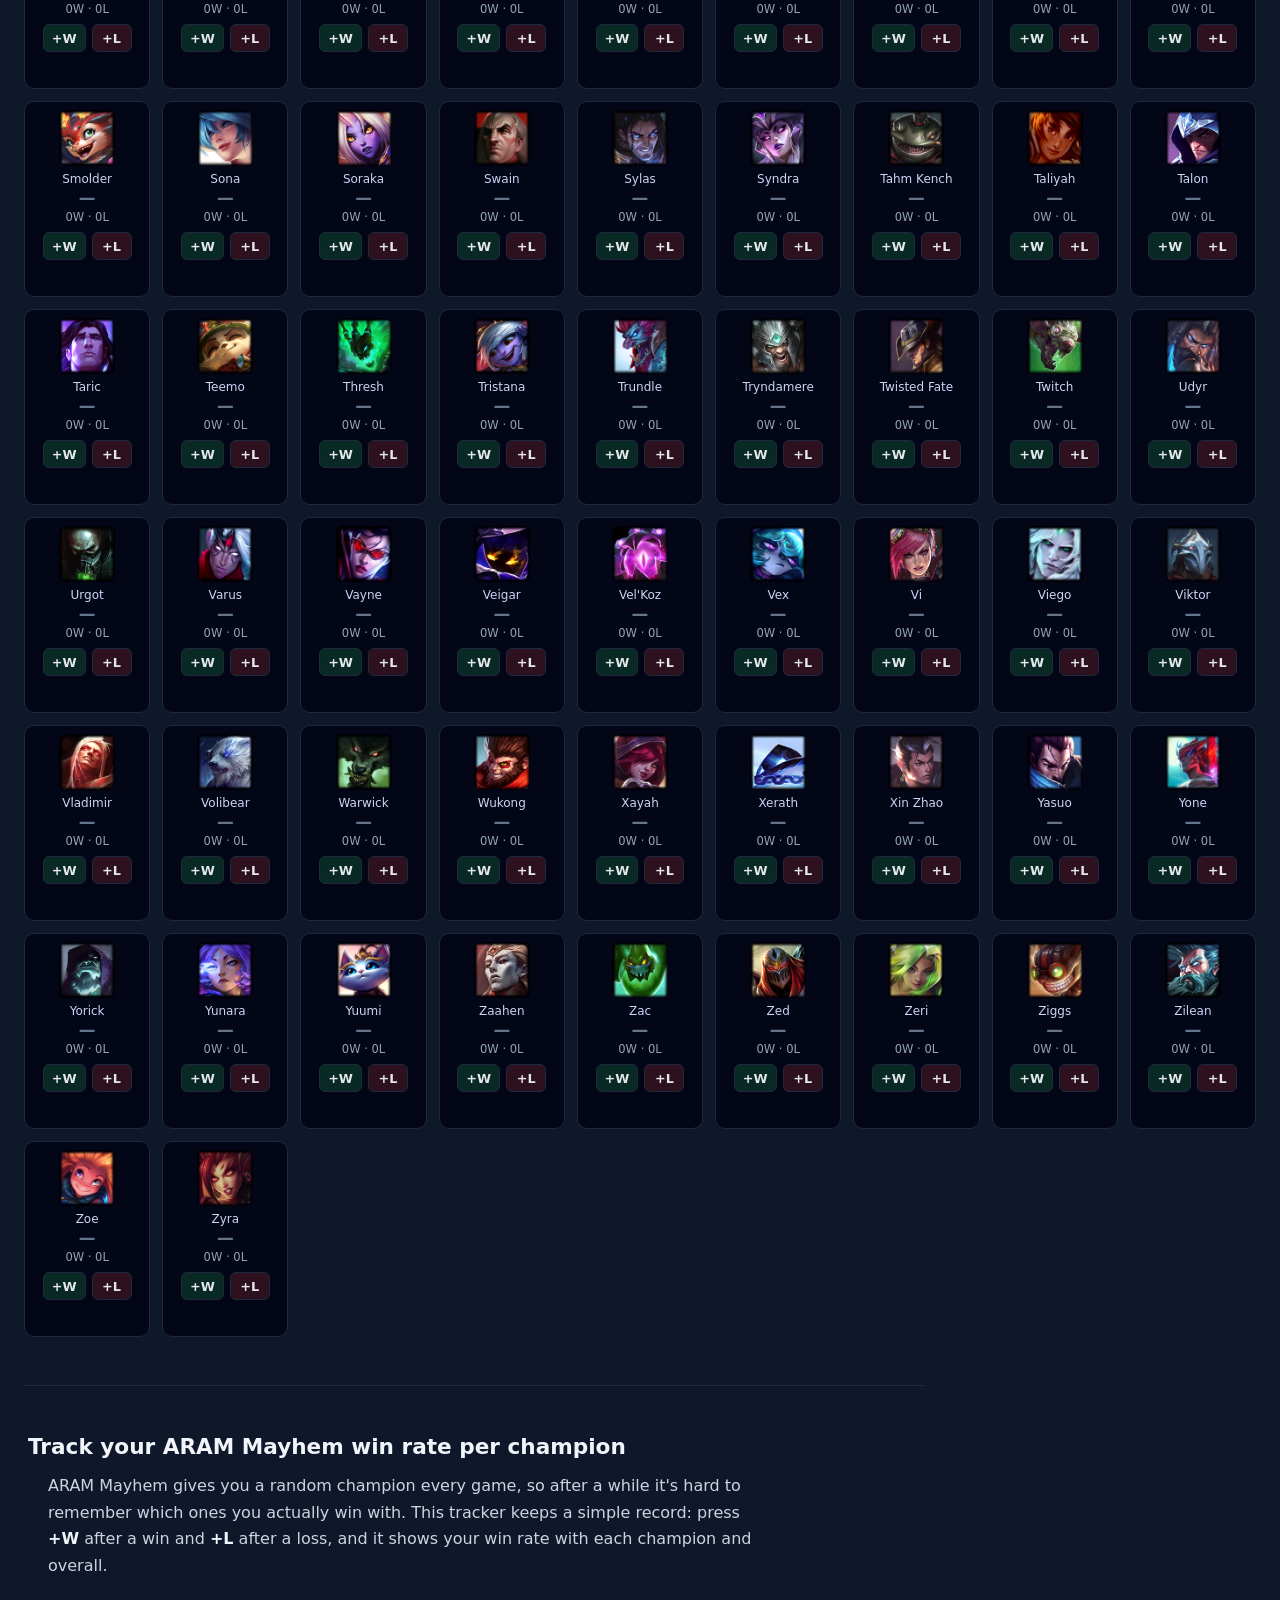
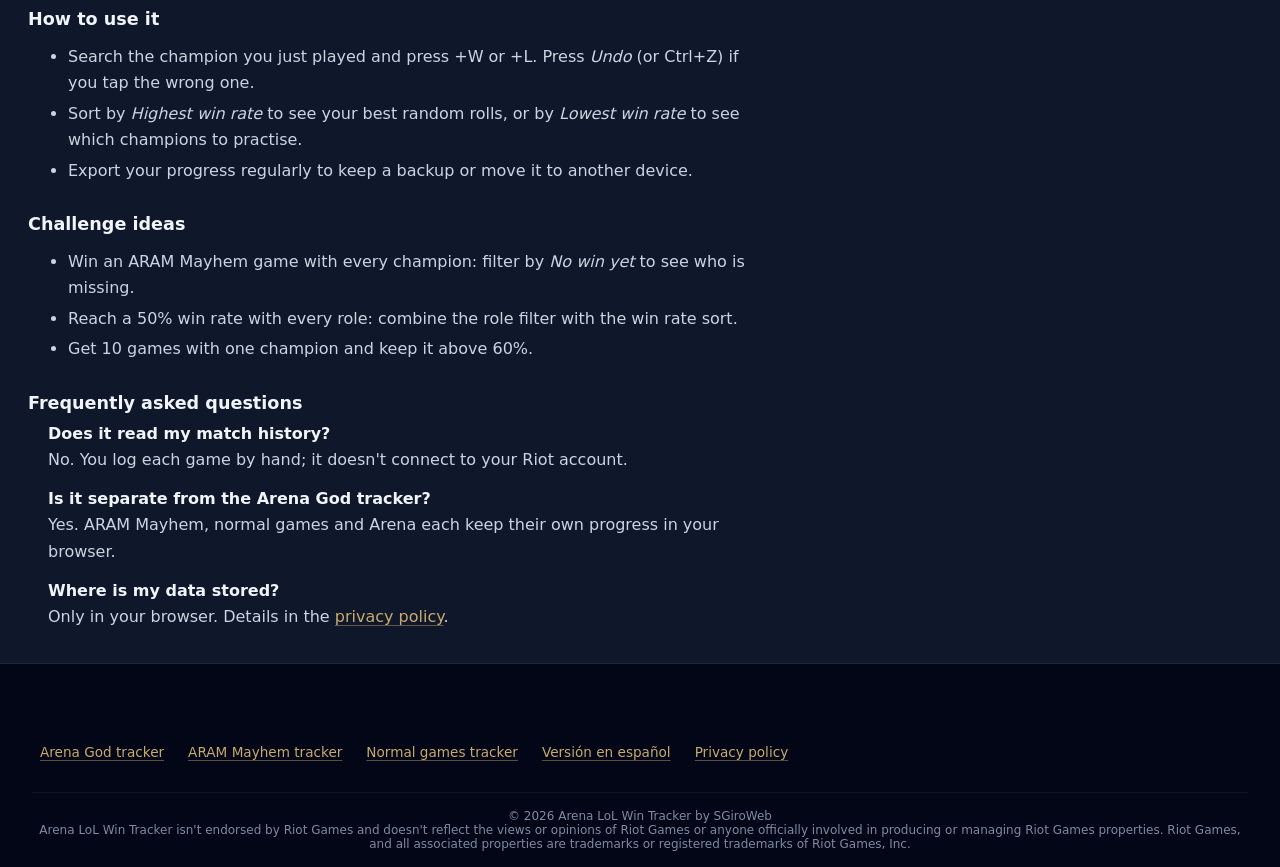
==== commit cab50f31: "Trackers: full header, ARAM Caos in Spanish, undo/corrections, ad gap fix - ARAM Mayhem and normal g" ====
--- a/aram-mayhem-win-tracker/index.html
+++ b/aram-mayhem-win-tracker/index.html
@@ -30,7 +30,7 @@
   <meta name="twitter:image" content="https://lolarenachampcounter.github.io/assets/og-cover.png">
   <link rel="canonical" href="https://lolarenachampcounter.github.io/aram-mayhem-win-tracker/" />
   <link rel="alternate" hreflang="en" href="https://lolarenachampcounter.github.io/aram-mayhem-win-tracker/" />
-  <link rel="alternate" hreflang="es" href="https://lolarenachampcounter.github.io/es/contador-victorias-aram-mayhem/" />
+  <link rel="alternate" hreflang="es" href="https://lolarenachampcounter.github.io/es/contador-victorias-aram-caos/" />
   <link rel="alternate" hreflang="x-default" href="https://lolarenachampcounter.github.io/aram-mayhem-win-tracker/" />
   <script async src="https://plausible.io/js/pa-haeu0VJ3XxhcPlHHVfHfm.js"></script>
   <script>window.plausible=window.plausible||function(){(plausible.q=plausible.q||[]).push(arguments)},plausible.init=plausible.init||function(i){plausible.o=i||{}};plausible.init()</script>
@@ -121,6 +121,18 @@
       </div>
       <p class="local-note">Your progress never leaves your browser: we don't see it or store it. That's why you can export and import it, so you always keep your own copy. <a href="/privacy/">Privacy policy</a></p>
     </div>
+    <div class="header-right">
+      <div class="tip-lang">
+        <div class="tipjar-container">
+          <a id="donateLink" href="https://paypal.me/dolm0s" target="_blank" rel="noopener noreferrer" class="tipjar">☕ Buy me a coffee</a>
+        </div>
+        <div class="lang-switch">
+          <a href="/es/contador-victorias-aram-caos/" hreflang="es" title="Español"><img src="https://flagcdn.com/w20/es.png" width="20" height="15" alt="Español" class="lang-flag" /></a>
+          <a href="/aram-mayhem-win-tracker/" hreflang="en" title="English"><img src="https://flagcdn.com/w20/gb.png" width="20" height="15" alt="English" class="lang-flag active" /></a>
+        </div>
+      </div>
+      <button type="button" id="feedbackBtn" class="feedback-btn">💬 Feedback</button>
+    </div>
   </header>
   <main>
     <noscript><p class="wl-empty">This tracker needs JavaScript to save your games in your browser.</p></noscript>
@@ -144,11 +156,30 @@
       </div>
     </section>
   </main>
+  <div id="feedbackModal" class="modal">
+    <div class="modal-content feedback-content">
+      <span id="closeFeedbackModal" class="close" role="button" tabindex="0" aria-label="Close">&times;</span>
+      <h2 class="feedback-title">Feedback &amp; suggestions</h2>
+      <p class="feedback-intro">Found a bug, or have an idea for the tracker? Let me know below. Leave your email if you'd like a reply.</p>
+      <form id="feedbackForm" action="https://formspree.io/f/mvkgrdlz" method="POST">
+        <input type="hidden" name="_subject" value="Arena LoL Win Tracker feedback (ARAM Mayhem Win Tracker)" />
+        <label for="feedbackMessage" class="sr-only">Your message</label>
+        <textarea id="feedbackMessage" name="message" class="feedback-textarea" rows="5" placeholder="What would you change or add?" required></textarea>
+        <label for="feedbackEmail" class="sr-only">Your email (optional)</label>
+        <input type="email" id="feedbackEmail" name="email" class="feedback-email" placeholder="Your email (optional, if you want a reply)" autocomplete="email" />
+        <div class="modal-buttons">
+          <button type="submit" id="sendFeedback" class="action-btn">Send feedback</button>
+        </div>
+      </form>
+      <p id="feedbackSuccess" class="feedback-success" hidden>✓ Thanks! Your message has been sent.</p>
+      <p id="feedbackError" class="feedback-error" hidden>Something went wrong. You can also <a href="mailto:lolarenachampcounter@gmail.com">email me directly</a>.</p>
+    </div>
+  </div>
   <div id="wlToast" class="wl-toast" role="status" hidden></div>
 <footer class="seo-footer">
   <nav class="footer-links" aria-label="Footer">
     <a href="/">Arena God tracker</a><a href="/aram-mayhem-win-tracker/">ARAM Mayhem tracker</a><a href="/lol-win-rate-tracker/">Normal games tracker</a>
-    <a href="/es/contador-victorias-aram-mayhem/" hreflang="es" lang="es">Versión en español</a>
+    <a href="/es/contador-victorias-aram-caos/" hreflang="es" lang="es">Versión en español</a>
     <a href="/privacy/">Privacy policy</a>
   </nav>
   <div class="footer-bottom">
--- a/style.css
+++ b/style.css
@@ -1,1150 +1,1150 @@
-/* =========================
-   RESET / BASE
-========================= */
-* {
-  box-sizing: border-box;
-  margin: 0;
-  padding: 0;
-}
-
-body.base {
-  font-family: system-ui, -apple-system, BlinkMacSystemFont, "Segoe UI",
-    Roboto, Oxygen, Ubuntu, Cantarell, sans-serif;
-  background: #0f172a;
-  color: #e5e7eb;
-  min-height: 100vh;
-}
-
-/* =========================
-   HEADER
-========================= */
-.header {
-  background: #020617;
-  border-bottom: 1px solid #1e293b;
-  width: 100%;
-  padding: 20px 28px;
-}
-.header-left {
-  max-width: 1200px;
-}
-
-.header h1 {
-  font-size: 1.8rem;
-  font-weight: 700;
-  margin-bottom: 4px;
-}
-
-.subtitle {
-  font-size: 1rem;
-  color: #cbd5f5;
-  margin-bottom: 10px;
-}
-
-/* Texto sólo para lectores de pantalla (labels de formulario). */
-.sr-only {
-  position: absolute;
-  width: 1px;
-  height: 1px;
-  padding: 0;
-  margin: -1px;
-  overflow: hidden;
-  clip: rect(0, 0, 0, 0);
-  white-space: nowrap;
-  border: 0;
-}
-
-.counter {
-  font-size: 0.95rem;
-  color: #94a3b8;
-}
-
-/* =========================
-   TOTAL PROGRESS
-========================= */
-.total-progress {
-  max-width: 360px;
-  margin-bottom: 12px;
-}
-
-.total-progress-header {
-  display: flex;
-  align-items: baseline;
-  justify-content: space-between;
-  margin-bottom: 4px;
-}
-
-.total-progress-right {
-  display: flex;
-  align-items: center;
-  gap: 8px;
-}
-
-.total-progress-pct {
-  font-size: 0.85rem;
-  font-weight: 600;
-  color: #9cc9ae;
-  font-variant-numeric: tabular-nums;
-}
-
-.total-progress-bar {
-  height: 10px;
-  border-radius: 5px;
-  background: #1e293b;
-  overflow: hidden;
-}
-
-.total-progress-fill {
-  height: 100%;
-  width: 0%;
-  border-radius: 5px;
-  background: linear-gradient(90deg, #16a34a, #22c55e);
-  transition: width 0.2s ease;
-}
-
-/* Sello de logro conseguido: se gana ganando con 60 campeones distintos
-   (el reto real "Arena God" de Riot, no el roster completo). */
-.arena-god-badge[hidden] {
-  /* Sin esto, [hidden] y esta clase empatan en especificidad y gana la que
-     va detrás en la cascada (esta) — el sello se vería aunque estuviera
-     "oculto". Mismo motivo que .champion-cell[hidden] más abajo. */
-  display: none;
-}
-
-.arena-god-badge {
-  display: inline-flex;
-  align-items: center;
-  gap: 3px;
-  padding: 2px 9px;
-  border: 2px solid #facc15;
-  border-radius: 999px;
-  color: #facc15;
-  background: rgba(250, 204, 21, 0.1);
-  font-size: 0.72rem;
-  font-weight: 700;
-  text-transform: uppercase;
-  letter-spacing: 0.03em;
-  transform: rotate(-4deg);
-  white-space: nowrap;
-}
-
-/* Barra secundaria (roster completo) dentro del desglose por rol; sólo
-   visible antes de conseguir el sello de arriba. */
-.all-champions-progress {
-  margin-top: 14px;
-  margin-bottom: 14px;
-  padding-bottom: 12px;
-  border-bottom: 1px solid #1e293b;
-}
-
-.all-champions-progress .total-progress-header {
-  font-size: 0.8rem;
-  color: #94a3b8;
-}
-
-.all-champions-progress .total-progress-bar {
-  height: 6px;
-}
-
-/* =========================
-   ROLE BREAKDOWN
-========================= */
-.role-breakdown {
-  margin-bottom: 12px;
-  max-width: 360px;
-}
-
-.role-breakdown summary {
-  font-size: 0.85rem;
-  color: #94a3b8;
-  cursor: pointer;
-  user-select: none;
-}
-
-.role-breakdown summary:hover {
-  color: #cbd5f5;
-}
-
-.role-list {
-  list-style: none;
-  margin: 10px 0 0;
-  padding: 0;
-  display: flex;
-  flex-direction: column;
-  gap: 6px;
-}
-
-.role-list li {
-  margin: 0;
-}
-
-/* Cada fila es un <button>: clic para filtrar el grid por ese rol (clic de
-   nuevo para quitar el filtro). Reset de los estilos genéricos de button. */
-.role-row {
-  display: grid;
-  grid-template-columns: 70px 1fr 48px;
-  align-items: center;
-  gap: 8px;
-  width: 100%;
-  height: auto;
-  font: inherit;
-  font-size: 0.78rem;
-  color: #cbd5f5;
-  background: none;
-  border: none;
-  border-radius: 6px;
-  padding: 3px 4px;
-  cursor: pointer;
-  text-align: left;
-}
-
-.role-row:hover,
-.role-row:focus-visible {
-  background: rgba(148, 163, 184, 0.12);
-}
-
-.role-row[aria-pressed="true"] {
-  background: rgba(34, 197, 94, 0.15);
-  color: #86efac;
-}
-
-.role-bar {
-  height: 6px;
-  border-radius: 3px;
-  background: #1e293b;
-  overflow: hidden;
-}
-
-.role-bar-fill {
-  /* Es un <span>: sin display:block el width inline no tiene ningún
-     efecto (los elementos inline lo ignoran) y la barra nunca se pintaba. */
-  display: block;
-  height: 100%;
-  width: 0%;
-  background: #22c55e;
-  border-radius: 3px;
-  transition: width 0.2s ease;
-}
-
-.role-count {
-  text-align: right;
-  color: #94a3b8;
-  font-variant-numeric: tabular-nums;
-}
-
-/* =========================
-   MILESTONE TOAST
-========================= */
-.milestone-toast {
-  position: fixed;
-  left: 50%;
-  bottom: 24px;
-  transform: translate(-50%, 12px);
-  z-index: 2000;
-  background: #052e19;
-  border: 1px solid #22c55e;
-  color: #dcfce7;
-  padding: 10px 20px;
-  border-radius: 999px;
-  font-size: 0.9rem;
-  font-weight: 600;
-  box-shadow: 0 12px 30px rgba(0, 0, 0, 0.45);
-  opacity: 0;
-  pointer-events: none;
-  transition: opacity 0.25s ease, transform 0.25s ease;
-  max-width: calc(100vw - 40px);
-  text-align: center;
-}
-
-.milestone-toast.show {
-  opacity: 1;
-  transform: translate(-50%, 0);
-}
-
-/* =========================
-   ACTIVE ROLE FILTER CHIP
-========================= */
-/* Vive dentro del <summary>: así se ve tanto si el desglose está abierto
-   como cerrado, justo al lado de la etiqueta que lo activa. */
-.active-role-chip {
-  color: #86efac;
-  font-weight: 600;
-}
-
-.active-role-chip button {
-  background: none;
-  border: none;
-  color: #86efac;
-  font: inherit;
-  font-weight: 600;
-  cursor: pointer;
-  padding: 0 2px;
-  margin-left: 2px;
-  line-height: 1;
-  text-decoration: underline;
-  text-underline-offset: 2px;
-}
-
-.active-role-chip button:hover,
-.active-role-chip button:focus-visible {
-  color: #cbd5f5;
-}
-
-/* =========================
-   SUGGESTED CHAMPION HIGHLIGHT
-========================= */
-@keyframes suggested-pulse {
-  0%, 100% {
-    box-shadow: 0 0 0 0 rgba(250, 204, 21, 0.6);
-  }
-  50% {
-    box-shadow: 0 0 0 8px rgba(250, 204, 21, 0);
-  }
-}
-
-.champion.suggested {
-  border-color: #facc15;
-  animation: suggested-pulse 1s ease-out 2;
-}
-
-/* =========================
-   INPUTS / BUTTONS
-========================= */
-input[type="text"] {
-  background: #020617;
-  border: 1px solid #1e293b;
-  border-radius: 8px;
-  padding: 10px 12px;
-  color: #e5e7eb;
-  font-size: 0.9rem;
-}
-
-input[type="text"]::placeholder {
-  /* #64748b sobre #020617 se quedaba en ~4.2:1, por debajo de WCAG AA. */
-  color: #7d8a9c;
-}
-
-:focus-visible {
-  outline: 2px solid #60a5fa;
-  outline-offset: 2px;
-}
-
-button,
-.import-btn {
-  background: #1e293b;
-  border: 1px solid #334155;
-    line-height: 1;
-  display: inline-flex;
-  height: 34px;
-
-  color: #e5e7eb;
-  border-radius: 8px;
-  padding: 8px 14px;
-  cursor: pointer;
-  font-size: 0.85rem;
-  transition: background 0.2s, border 0.2s;
-}
-
-button:hover,
-.import-btn:hover {
-  background: #334155;
-  border-color: #475569;
-}
-
-/* =========================
-   IMPORT / EXPORT
-========================= */
-.import-export {
-  display: flex;
-  gap: 10px;
-  margin: 14px 0;
-}
-
-.import-btn {
-  display: inline-flex;
-  align-items: center;
-  gap: 6px;
-}
-
-/* =========================
-   FILTERS
-========================= */
-.filters {
-  display: flex;
-  gap: 16px;
-  margin-top: 10px;
-  font-size: 0.85rem;
-}
-
-.filters label {
-  cursor: pointer;
-  color: #cbd5f5;
-}
-
-.filters input {
-  margin-right: 4px;
-}
-
-/* =========================
-   SORT
-========================= */
-.sort-container {
-  position: relative;
-  margin-top: 14px;
-  display: flex;
-  align-items: center;
-  gap: 8px;
-}
-
-.sort-container label {
-  font-size: 0.85rem;
-  color: #cbd5f5;
-  margin-top: 1px;
-}
-
-.sort-container select {
-  background: #020617;
-  border: 1px solid #1e293b;
-  border-radius: 8px;
-  color: #e5e7eb;
-  padding: 3px 8px;
-  font-size: 0.85rem;
-}
-
-/* =========================
-   HEADER RIGHT
-========================= */
-.header {
-  position: relative;
-}
-
-.header-right {
-  position: absolute;
-  top: 20px;
-  right: 28px;
-  display: flex;
-  flex-direction: column;
-  align-items: flex-end;
-  gap: 8px;
-}
-
-/* En pantallas estrechas el bloque absoluto se solapaba con el H1. */
-@media (max-width: 720px) {
-  .header-right {
-    position: static;
-    margin-top: 16px;
-    align-items: stretch;
-  }
-
-  .tip-lang {
-    justify-content: space-between;
-  }
-}
-
-.tip-lang {
-  display: flex;
-  align-items: center;
-  gap: 14px;
-}
-
-.tipjar a {
-  text-decoration: none;
-  color: #facc15;
-  font-size: 0.85rem;
-}
-
-.lang-switch {
-  display: flex;
-  gap: 6px;
-}
-
-.lang-flag {
-  cursor: pointer;
-  opacity: 0.6;
-  transition: opacity 0.2s, transform 0.2s;
-}
-
-.lang-flag.active,
-.lang-flag:hover {
-  opacity: 1;
-  transform: scale(1.05);
-}
-
-/* =========================
-   GRID
-========================= */
-main {
-  padding: 24px;
-}
-
-.grid {
-  display: grid;
-  grid-template-columns: repeat(auto-fill, minmax(110px, 1fr));
-  gap: 12px;
-}
-
-/* =========================
-   TIP (icono de info junto al selector de orden)
-========================= */
-/* El popover se ancla a .sort-container, no al icono: así en móvil empieza
-   en el borde izquierdo del bloque y no se sale de la pantalla. Se muestra
-   con :hover y con :focus-visible (teclado); no necesita JavaScript. */
-/* Verde más apagado que el resto del sitio (#22c55e/#86efac son para el
-   estado "ganado"): este icono es sólo informativo, no un acierto. */
-.tip-info {
-  position: relative;
-  display: inline-flex;
-  align-items: center;
-  justify-content: center;
-  width: 15px;
-  height: 15px;
-  border-radius: 50%;
-  border: 1px solid #5f9e7d;
-  background: rgba(95, 158, 125, 0.12);
-  color: #9cc9ae;
-  font-family: Georgia, "Times New Roman", serif;
-  font-style: italic;
-  font-weight: 700;
-  font-size: 0.6rem;
-  line-height: 1;
-  cursor: default;
-  user-select: none;
-}
-
-.tip-info:hover,
-.tip-info:focus-visible {
-  background: #5f9e7d;
-  color: #020617;
-}
-
-.tip-popover {
-  position: absolute;
-  top: calc(100% + 8px);
-  left: 0;
-  z-index: 50;
-  width: max-content;
-  max-width: min(260px, calc(100vw - 40px));
-  padding: 10px 14px;
-  background: #020617;
-  border: 1px solid #5f9e7d;
-  border-radius: 10px;
-  box-shadow: 0 12px 30px rgba(0, 0, 0, 0.5);
-  text-align: left;
-  font-size: 0.8rem;
-  line-height: 1.5;
-  color: #cbd5f5;
-  visibility: hidden;
-  opacity: 0;
-  transition: opacity 0.12s ease;
-}
-
-.tip-info:hover .tip-popover,
-.tip-info:focus-visible .tip-popover {
-  visibility: visible;
-  opacity: 1;
-}
-
-.tip-popover strong {
-  color: #9cc9ae;
-}
-
-
-/* =========================
-   CHAMPION CARD
-========================= */
-/* Contenedor de cada campeón: es el hijo real del grid (se oculta/reordena
-   él, no el <button> de dentro) y da contexto de posición al enlace de
-   build, que flota en la esquina como hermano del botón. */
-.champion-cell {
-  position: relative;
-}
-
-.champion-cell[hidden] {
-  display: none;
-}
-
-/* Las tarjetas son <button> para que funcionen con teclado y expongan su
-   estado con aria-pressed; hay que neutralizar los estilos genéricos de
-   button (altura fija, inline-flex, fondo) definidos más arriba. */
-.champion {
-  display: block;
-  width: 100%;
-  height: auto;
-  font: inherit;
-  color: inherit;
-  background: #020617;
-  border: 1px solid #1e293b;
-  border-radius: 10px;
-  padding: 7px;
-  text-align: center;
-  cursor: pointer;
-  transition: transform 0.15s, border 0.15s, box-shadow 0.15s;
-}
-
-.champion img {
-  width: 64px;
-  height: 64px;
-  object-fit: contain;
-  margin-bottom: 6px;
-}
-
-.champion-name {
-  display: block;
-  font-size: 0.75rem;
-  color: #cbd5f5;
-}
-
-.champion:hover {
-  background: #020617;
-  transform: translateY(-2px);
-  border-color: #475569;
-  box-shadow: 0 6px 18px rgba(0, 0, 0, 0.35);
-}
-
-.champion.won {
-  border-color: #22c55e;
-  background: linear-gradient(
-    180deg,
-    rgba(34, 197, 94, 0.15),
-    rgba(2, 6, 23, 1)
-  );
-}
-
-.champion.won .champion-name {
-  color: #86efac;
-}
-
-/* Enlace a la guía de build (metasrc), en la esquina de la tarjeta. Hermano
-   del <button>, no hijo: un <a> dentro de un <button> es HTML inválido. */
-.build-link {
-  position: absolute;
-  top: 4px;
-  right: 4px;
-  z-index: 2;
-  display: inline-flex;
-  align-items: center;
-  justify-content: center;
-  width: 22px;
-  height: 22px;
-  border-radius: 50%;
-  background: rgba(2, 6, 23, 0.85);
-  border: 1px solid #334155;
-  color: #93c5fd;
-  font-size: 0.75rem;
-  line-height: 1;
-  text-decoration: none;
-  opacity: 0.6;
-  transition: opacity 0.15s ease, border-color 0.15s ease, color 0.15s ease;
-}
-
-.build-link:hover,
-.build-link:focus-visible {
-  opacity: 1;
-  border-color: #60a5fa;
-  color: #bfdbfe;
-}
-
-/* =========================
-   MODAL
-========================= */
-.modal {
-  position: fixed;
-  inset: 0;
-  background: rgba(2, 6, 23, 0.75);
-  display: none;
-  align-items: center;
-  justify-content: center;
-  z-index: 1000;
-}
-
-.modal-content {
-  background: #020617;
-  border: 1px solid #1e293b;
-  border-radius: 14px;
-  padding: 24px;
-  width: 90%;
-  max-width: 420px;
-  text-align: center;
-}
-
-.modal-content p {
-  margin-bottom: 18px;
-  font-size: 0.9rem;
-  color: #e5e7eb;
-}
-
-.modal-buttons {
-  display: flex;
-  justify-content: center;
-  gap: 12px;
-}
-
-.close {
-  position: absolute;
-  top: 14px;
-  right: 18px;
-  cursor: pointer;
-  font-size: 1.3rem;
-  color: #94a3b8;
-}
-
-.close:hover {
-  color: #e5e7eb;
-}
-
-/* =========================
-   FEEDBACK
-========================= */
-.feedback-btn {
-  background: none;
-  border: 1px solid #334155;
-  border-radius: 8px;
-  color: #cbd5f5;
-  font: inherit;
-  font-size: 0.85rem;
-  padding: 4px 10px;
-  cursor: pointer;
-  transition: background 0.15s ease, border-color 0.15s ease;
-}
-
-.feedback-btn:hover,
-.feedback-btn:focus-visible {
-  background: #1e293b;
-  border-color: #475569;
-}
-
-.feedback-content {
-  max-width: 480px;
-  text-align: left;
-}
-
-.feedback-title {
-  font-size: 1.1rem;
-  margin-bottom: 10px;
-  padding-right: 20px;
-}
-
-.feedback-intro {
-  font-size: 0.85rem;
-  color: #94a3b8;
-  margin-bottom: 14px;
-  line-height: 1.5;
-}
-
-.feedback-textarea,
-.feedback-email {
-  width: 100%;
-  background: #020617;
-  border: 1px solid #1e293b;
-  border-radius: 8px;
-  padding: 10px 12px;
-  color: #e5e7eb;
-  font: inherit;
-  font-size: 0.9rem;
-  margin-bottom: 10px;
-  resize: vertical;
-}
-
-.feedback-textarea:focus-visible,
-.feedback-email:focus-visible {
-  outline: 2px solid #60a5fa;
-  outline-offset: 1px;
-}
-
-.feedback-content .modal-buttons {
-  justify-content: flex-end;
-  margin-top: 4px;
-}
-
-.feedback-success {
-  color: #86efac;
-  font-size: 0.9rem;
-  margin-top: 6px;
-}
-
-.feedback-error {
-  color: #fca5a5;
-  font-size: 0.85rem;
-  margin-top: 6px;
-}
-
-.feedback-error a {
-  color: inherit;
-  text-decoration: underline;
-}
-
-.import-export {
-  display: flex;
-  gap: 8px;
-}
-
-.action-btn {
-  height: 34px;
-  padding: 0 12px;
-
-  display: inline-flex;
-  align-items: center;
-  justify-content: center;
-
-  font-size: 0.85rem;
-  font-family: inherit;
-  font-weight: 400;
-
-  background: #1e293b;
-  color: #e5e7eb;
-  border: none;
-  border-radius: 6px;
-
-  cursor: pointer;
-  transition: background 0.15s ease;
-}
-
-.action-btn:hover {
-  background: #334155;
-}
-
-/* Quitar el azul y el subrayado por defecto */
-.tipjar {
-  text-decoration: none; /* Quita el subrayado */
-  color: inherit;        /* Hereda el color del texto de tu app (blanco/gris) */
-  font-size: 0.9rem;
-  display: flex;
-  align-items: center;
-  gap: 5px;
-  transition: opacity 0.2s;
-}
-
-/* Efecto al pasar el ratón */
-.tipjar:hover {
-  text-decoration: underline; /* Solo se subraya al pasar el ratón (opcional) */
-  opacity: 0.8;
-}
-
-/* Contenedor para separarlo un poco de las banderas */
-.tipjar-container {
-  display: flex;
-  align-items: center;
-}
-.search-wrapper {
-  position: relative;
-  flex: 1;
-  /* min-width: 100% anulaba siempre el max-width (min gana sobre max), así
-     que el clamp() nunca llegaba a aplicarse. */
-  width: 100%;
-  max-width: clamp(320px, 55vw, 600px);
-}
-
-.search-wrapper input {
-  width: 100%;
-  padding-left: 28px;
-  padding-right: 10px;
-}
-/* Es un <button> real (focusable y con nombre accesible): hay que quitarle
-   los estilos genéricos de button. */
-.clear-btn {
-  position: absolute;
-  left: 8px;
-  top: 45%;
-  transform: translateY(-50%);
-  height: auto;
-  padding: 0;
-  background: none;
-  border: none;
-  border-radius: 0;
-  line-height: 1;
-  font-size: 16px;
-  color: #94a3b8;
-  cursor: pointer;
-  user-select: none;
-  display: none;
-}
-
-.clear-btn:hover {
-  background: none;
-  border: none;
-}
-
-.clear-btn:hover {
-  color: #e5e7eb;
-}
-/* =========================
-   AD CONTAINER
-========================= */
-.ad-container {
-  max-width: 900px;
-  min-height: 100px;
-  margin: 30px auto 0;
-  padding: 0 20px;
-  display: flex;
-  justify-content: center;
-  overflow: hidden;
-}
-
-/* Como flex item, el <ins> se quedaba en 0 px de ancho y AdSense abortaba con
-   "No slot size for availableWidth=0": la unidad responsive nunca se pintaba. */
-.ad-container ins.adsbygoogle {
-  width: 100%;
-}
-
-/* =========================
-   SEO FOOTER STYLE
-========================= */
-.seo-footer {
-  padding: 3rem 2rem 1rem;
-  background: #020617; /* Color de tu cabecera */
-  border-top: 1px solid #1e293b;
-  color: #94a3b8;
-}
-
-.footer-content {
-  max-width: 1200px;
-  margin: 0 auto;
-  display: grid;
-  grid-template-columns: repeat(auto-fit, minmax(250px, 1fr));
-  gap: 2rem;
-}
-
-.footer-section h2 {
-  color: #e5e7eb;
-  font-size: 1rem;
-  margin-bottom: 1rem;
-  font-weight: 600;
-}
-
-.footer-links {
-  max-width: 1200px;
-  margin: 2rem auto 0;
-  display: flex;
-  flex-wrap: wrap;
-  gap: 1.5rem;
-  font-size: 0.85rem;
-}
-
-.footer-links a {
-  color: #cbd5f5;
-}
-
-.footer-section p {
-  font-size: 0.85rem;
-  line-height: 1.6;
-}
-
-.footer-section strong {
-  color: #3b82f6; /* Un toque de azul para resaltar keywords */
-}
-
-.footer-bottom {
-  margin-top: 2rem;
-  padding-top: 1rem;
-  border-top: 1px solid #0f172a;
-  text-align: center;
-  font-size: 0.75rem;
-  /* opacity .6 dejaba el texto en ~3.4:1 sobre #020617 (WCAG AA pide 4.5). */
-  opacity: 0.85;
-}
-
-/* Ajuste para móviles */
-@media (max-width: 600px) {
-  .seo-footer {
-    padding: 2rem 1rem;
-    text-align: center;
-  }
-}
-.seo-content {
-  max-width: 900px;
-  margin: 30px 0;
-  padding: 0 4px;
-}
-
-.seo-inner {
-  margin-top: 15px;
-}
-
-.seo-inner h3 {
-  margin-top: 30px;
-  font-size: 1.1rem;
-}
-
-.seo-inner ul {
-  margin: 15px 0 20px 20px;
-  line-height: 1.6;
-}
-/* =========================
-   REPASO VISUAL (2026-10-22)
-   Acento dorado hextech (#c8aa6e) para enlaces y foco: es el dorado del
-   cliente de LoL y no compite con el verde, que significa "ganado".
-========================= */
-:root {
-  --gold: #c8aa6e;
-  --gold-light: #f0e6d2;
-  --text-soft: #cbd5e1;
-}
-
-/* Enlaces de texto: sin el azul/morado por defecto, ilegible sobre el fondo. */
-.seo-content a,
-.footer-links a,
-.footer-section a,
-.wl-nav a,
-.mode-nav a,
-nav[aria-label="Breadcrumb"] a {
-  color: var(--gold);
-  text-decoration: underline;
-  text-decoration-thickness: 1px;
-  text-underline-offset: 3px;
-  text-decoration-color: rgba(200, 170, 110, 0.45);
-}
-.seo-content a:hover,
-.footer-links a:hover,
-.footer-section a:hover,
-.wl-nav a:hover,
-.mode-nav a:hover,
-nav[aria-label="Breadcrumb"] a:hover {
-  color: var(--gold-light);
-  text-decoration-color: currentColor;
-}
-:focus-visible {
-  outline-color: var(--gold);
-}
-
-/* Selector de modo (Arena / ARAM Mayhem / normales) sobre el título. */
-.mode-nav,
-.wl-nav,
-nav[aria-label="Breadcrumb"] {
-  display: flex;
-  flex-wrap: wrap;
-  gap: 4px 16px;
-  font-size: 0.82rem;
-  margin-bottom: 10px;
-  color: #94a3b8;
-}
-.mode-nav a,
-.wl-nav a {
-  text-decoration: none;
-}
-.mode-nav a[aria-current="page"],
-.wl-nav a[aria-current="page"] {
-  color: var(--gold-light);
-  font-weight: 600;
-  text-decoration: underline;
-  text-decoration-color: var(--gold);
-  text-underline-offset: 5px;
-  text-decoration-thickness: 2px;
-}
-
-/* HUD: la barra de progreso alineada con el buscador, no más corta. */
-.total-progress {
-  max-width: clamp(320px, 55vw, 600px);
-}
-
-/* Bloque de texto: medida de lectura cómoda; separado del grid sólo cuando
-   va detrás de él (en guía y privacidad es lo primero de <main>). */
-.seo-content {
-  color: var(--text-soft);
-}
-main > .seo-content:not(:first-child) {
-  margin-top: 48px;
-  padding-top: 32px;
-  border-top: 1px solid #1e293b;
-}
-main > .seo-content:first-child {
-  margin-top: 8px;
-}
-.seo-content p,
-.seo-content ul {
-  max-width: 70ch;
-  line-height: 1.65;
-}
-.seo-content p + p {
-  margin-top: 0.8em;
-}
-.seo-content h2 {
-  font-size: 1.35rem;
-  line-height: 1.3;
-  color: #f1f5f9;
-  margin: 0 0 12px;
-}
-.seo-content h2:not(:first-child) {
-  margin-top: 40px;
-}
-.seo-inner h3 {
-  color: #f1f5f9;
-  margin-bottom: 8px;
-}
-.seo-content strong {
-  color: #f1f5f9;
-}
-.seo-content li + li {
-  margin-top: 4px;
-}
-
-/* Desplegable "Sobre…": cerrado por defecto, con aspecto de botón de texto.
-   El contenido sigue en el HTML, así que Google lo lee igual. */
-.seo-details > summary {
-  cursor: pointer;
-  width: fit-content;
-  font-weight: 600;
-  color: #f1f5f9;
-  padding: 6px 0;
-}
-.seo-details > summary:hover {
-  color: var(--gold-light);
-}
-.seo-details[open] > summary {
-  margin-bottom: 16px;
-}
-
-/* Sangría: el texto queda por dentro de su título, que marca la jerarquía. */
-.seo-inner p,
-.seo-inner ul {
-  margin-left: 1.25rem;
-}
-.seo-inner ul {
-  padding-left: 1.25rem;
-}
-.seo-inner .guide-list {
-  padding-left: 0;
-}
-
-/* Palabra destacada del pie: dorado, coherente con los enlaces. */
-.footer-section strong {
-  color: var(--gold);
-}
-
-/* Aviso junto a exportar/importar: el progreso es sólo local. */
-.local-note {
-  max-width: clamp(320px, 55vw, 600px);
-  margin-top: 10px;
-  font-size: 0.8rem;
-  line-height: 1.5;
-  color: #94a3b8;
-}
-.local-note a {
-  color: var(--gold);
-  text-underline-offset: 3px;
-}
-.local-note a:hover {
-  color: var(--gold-light);
-}
-/* En la portada el aviso va encima del desplegable "Sobre…". */
-.seo-content > .local-note {
-  margin: 0 0 14px;
-}
-
-/* En la portada el aviso va encima del desplegable "Sobre...". */
-.seo-content > .local-note {
-  margin: 0 0 14px;
-}
-
-/* Hueco del anuncio inferior: sin altura reservada (está bajo el pliegue, así
-   que no provoca saltos visibles): vacío mide 0 y no deja hueco. */
-.ad-container {
-  min-height: 0;
-  margin-top: 0;
-}
-/* Ojo: no ocultarlo antes de que AdSense lo procese; con display:none
-   AdSense no puede medir el hueco y nunca sirve anuncio. */
-.ad-container:has(ins[data-ad-status="unfilled"]) {
-  display: none;
-}
-main > .seo-content:not(:first-child) {
-  margin-bottom: 8px;
-}
+/* =========================
+   RESET / BASE
+========================= */
+* {
+  box-sizing: border-box;
+  margin: 0;
+  padding: 0;
+}
+
+body.base {
+  font-family: system-ui, -apple-system, BlinkMacSystemFont, "Segoe UI",
+    Roboto, Oxygen, Ubuntu, Cantarell, sans-serif;
+  background: #0f172a;
+  color: #e5e7eb;
+  min-height: 100vh;
+}
+
+/* =========================
+   HEADER
+========================= */
+.header {
+  background: #020617;
+  border-bottom: 1px solid #1e293b;
+  width: 100%;
+  padding: 20px 28px;
+}
+.header-left {
+  max-width: 1200px;
+}
+
+.header h1 {
+  font-size: 1.8rem;
+  font-weight: 700;
+  margin-bottom: 4px;
+}
+
+.subtitle {
+  font-size: 1rem;
+  color: #cbd5f5;
+  margin-bottom: 10px;
+}
+
+/* Texto sólo para lectores de pantalla (labels de formulario). */
+.sr-only {
+  position: absolute;
+  width: 1px;
+  height: 1px;
+  padding: 0;
+  margin: -1px;
+  overflow: hidden;
+  clip: rect(0, 0, 0, 0);
+  white-space: nowrap;
+  border: 0;
+}
+
+.counter {
+  font-size: 0.95rem;
+  color: #94a3b8;
+}
+
+/* =========================
+   TOTAL PROGRESS
+========================= */
+.total-progress {
+  max-width: 360px;
+  margin-bottom: 12px;
+}
+
+.total-progress-header {
+  display: flex;
+  align-items: baseline;
+  justify-content: space-between;
+  margin-bottom: 4px;
+}
+
+.total-progress-right {
+  display: flex;
+  align-items: center;
+  gap: 8px;
+}
+
+.total-progress-pct {
+  font-size: 0.85rem;
+  font-weight: 600;
+  color: #9cc9ae;
+  font-variant-numeric: tabular-nums;
+}
+
+.total-progress-bar {
+  height: 10px;
+  border-radius: 5px;
+  background: #1e293b;
+  overflow: hidden;
+}
+
+.total-progress-fill {
+  height: 100%;
+  width: 0%;
+  border-radius: 5px;
+  background: linear-gradient(90deg, #16a34a, #22c55e);
+  transition: width 0.2s ease;
+}
+
+/* Sello de logro conseguido: se gana ganando con 60 campeones distintos
+   (el reto real "Arena God" de Riot, no el roster completo). */
+.arena-god-badge[hidden] {
+  /* Sin esto, [hidden] y esta clase empatan en especificidad y gana la que
+     va detrás en la cascada (esta) — el sello se vería aunque estuviera
+     "oculto". Mismo motivo que .champion-cell[hidden] más abajo. */
+  display: none;
+}
+
+.arena-god-badge {
+  display: inline-flex;
+  align-items: center;
+  gap: 3px;
+  padding: 2px 9px;
+  border: 2px solid #facc15;
+  border-radius: 999px;
+  color: #facc15;
+  background: rgba(250, 204, 21, 0.1);
+  font-size: 0.72rem;
+  font-weight: 700;
+  text-transform: uppercase;
+  letter-spacing: 0.03em;
+  transform: rotate(-4deg);
+  white-space: nowrap;
+}
+
+/* Barra secundaria (roster completo) dentro del desglose por rol; sólo
+   visible antes de conseguir el sello de arriba. */
+.all-champions-progress {
+  margin-top: 14px;
+  margin-bottom: 14px;
+  padding-bottom: 12px;
+  border-bottom: 1px solid #1e293b;
+}
+
+.all-champions-progress .total-progress-header {
+  font-size: 0.8rem;
+  color: #94a3b8;
+}
+
+.all-champions-progress .total-progress-bar {
+  height: 6px;
+}
+
+/* =========================
+   ROLE BREAKDOWN
+========================= */
+.role-breakdown {
+  margin-bottom: 12px;
+  max-width: 360px;
+}
+
+.role-breakdown summary {
+  font-size: 0.85rem;
+  color: #94a3b8;
+  cursor: pointer;
+  user-select: none;
+}
+
+.role-breakdown summary:hover {
+  color: #cbd5f5;
+}
+
+.role-list {
+  list-style: none;
+  margin: 10px 0 0;
+  padding: 0;
+  display: flex;
+  flex-direction: column;
+  gap: 6px;
+}
+
+.role-list li {
+  margin: 0;
+}
+
+/* Cada fila es un <button>: clic para filtrar el grid por ese rol (clic de
+   nuevo para quitar el filtro). Reset de los estilos genéricos de button. */
+.role-row {
+  display: grid;
+  grid-template-columns: 70px 1fr 48px;
+  align-items: center;
+  gap: 8px;
+  width: 100%;
+  height: auto;
+  font: inherit;
+  font-size: 0.78rem;
+  color: #cbd5f5;
+  background: none;
+  border: none;
+  border-radius: 6px;
+  padding: 3px 4px;
+  cursor: pointer;
+  text-align: left;
+}
+
+.role-row:hover,
+.role-row:focus-visible {
+  background: rgba(148, 163, 184, 0.12);
+}
+
+.role-row[aria-pressed="true"] {
+  background: rgba(34, 197, 94, 0.15);
+  color: #86efac;
+}
+
+.role-bar {
+  height: 6px;
+  border-radius: 3px;
+  background: #1e293b;
+  overflow: hidden;
+}
+
+.role-bar-fill {
+  /* Es un <span>: sin display:block el width inline no tiene ningún
+     efecto (los elementos inline lo ignoran) y la barra nunca se pintaba. */
+  display: block;
+  height: 100%;
+  width: 0%;
+  background: #22c55e;
+  border-radius: 3px;
+  transition: width 0.2s ease;
+}
+
+.role-count {
+  text-align: right;
+  color: #94a3b8;
+  font-variant-numeric: tabular-nums;
+}
+
+/* =========================
+   MILESTONE TOAST
+========================= */
+.milestone-toast {
+  position: fixed;
+  left: 50%;
+  bottom: 24px;
+  transform: translate(-50%, 12px);
+  z-index: 2000;
+  background: #052e19;
+  border: 1px solid #22c55e;
+  color: #dcfce7;
+  padding: 10px 20px;
+  border-radius: 999px;
+  font-size: 0.9rem;
+  font-weight: 600;
+  box-shadow: 0 12px 30px rgba(0, 0, 0, 0.45);
+  opacity: 0;
+  pointer-events: none;
+  transition: opacity 0.25s ease, transform 0.25s ease;
+  max-width: calc(100vw - 40px);
+  text-align: center;
+}
+
+.milestone-toast.show {
+  opacity: 1;
+  transform: translate(-50%, 0);
+}
+
+/* =========================
+   ACTIVE ROLE FILTER CHIP
+========================= */
+/* Vive dentro del <summary>: así se ve tanto si el desglose está abierto
+   como cerrado, justo al lado de la etiqueta que lo activa. */
+.active-role-chip {
+  color: #86efac;
+  font-weight: 600;
+}
+
+.active-role-chip button {
+  background: none;
+  border: none;
+  color: #86efac;
+  font: inherit;
+  font-weight: 600;
+  cursor: pointer;
+  padding: 0 2px;
+  margin-left: 2px;
+  line-height: 1;
+  text-decoration: underline;
+  text-underline-offset: 2px;
+}
+
+.active-role-chip button:hover,
+.active-role-chip button:focus-visible {
+  color: #cbd5f5;
+}
+
+/* =========================
+   SUGGESTED CHAMPION HIGHLIGHT
+========================= */
+@keyframes suggested-pulse {
+  0%, 100% {
+    box-shadow: 0 0 0 0 rgba(250, 204, 21, 0.6);
+  }
+  50% {
+    box-shadow: 0 0 0 8px rgba(250, 204, 21, 0);
+  }
+}
+
+.champion.suggested {
+  border-color: #facc15;
+  animation: suggested-pulse 1s ease-out 2;
+}
+
+/* =========================
+   INPUTS / BUTTONS
+========================= */
+input[type="text"] {
+  background: #020617;
+  border: 1px solid #1e293b;
+  border-radius: 8px;
+  padding: 10px 12px;
+  color: #e5e7eb;
+  font-size: 0.9rem;
+}
+
+input[type="text"]::placeholder {
+  /* #64748b sobre #020617 se quedaba en ~4.2:1, por debajo de WCAG AA. */
+  color: #7d8a9c;
+}
+
+:focus-visible {
+  outline: 2px solid #60a5fa;
+  outline-offset: 2px;
+}
+
+button,
+.import-btn {
+  background: #1e293b;
+  border: 1px solid #334155;
+    line-height: 1;
+  display: inline-flex;
+  height: 34px;
+
+  color: #e5e7eb;
+  border-radius: 8px;
+  padding: 8px 14px;
+  cursor: pointer;
+  font-size: 0.85rem;
+  transition: background 0.2s, border 0.2s;
+}
+
+button:hover,
+.import-btn:hover {
+  background: #334155;
+  border-color: #475569;
+}
+
+/* =========================
+   IMPORT / EXPORT
+========================= */
+.import-export {
+  display: flex;
+  gap: 10px;
+  margin: 14px 0;
+}
+
+.import-btn {
+  display: inline-flex;
+  align-items: center;
+  gap: 6px;
+}
+
+/* =========================
+   FILTERS
+========================= */
+.filters {
+  display: flex;
+  gap: 16px;
+  margin-top: 10px;
+  font-size: 0.85rem;
+}
+
+.filters label {
+  cursor: pointer;
+  color: #cbd5f5;
+}
+
+.filters input {
+  margin-right: 4px;
+}
+
+/* =========================
+   SORT
+========================= */
+.sort-container {
+  position: relative;
+  margin-top: 14px;
+  display: flex;
+  align-items: center;
+  gap: 8px;
+}
+
+.sort-container label {
+  font-size: 0.85rem;
+  color: #cbd5f5;
+  margin-top: 1px;
+}
+
+.sort-container select {
+  background: #020617;
+  border: 1px solid #1e293b;
+  border-radius: 8px;
+  color: #e5e7eb;
+  padding: 3px 8px;
+  font-size: 0.85rem;
+}
+
+/* =========================
+   HEADER RIGHT
+========================= */
+.header {
+  position: relative;
+}
+
+.header-right {
+  position: absolute;
+  top: 20px;
+  right: 28px;
+  display: flex;
+  flex-direction: column;
+  align-items: flex-end;
+  gap: 8px;
+}
+
+/* En pantallas estrechas el bloque absoluto se solapaba con el H1. */
+@media (max-width: 720px) {
+  .header-right {
+    position: static;
+    margin-top: 16px;
+    align-items: stretch;
+  }
+
+  .tip-lang {
+    justify-content: space-between;
+  }
+}
+
+.tip-lang {
+  display: flex;
+  align-items: center;
+  gap: 14px;
+}
+
+.tipjar a {
+  text-decoration: none;
+  color: #facc15;
+  font-size: 0.85rem;
+}
+
+.lang-switch {
+  display: flex;
+  gap: 6px;
+}
+
+.lang-flag {
+  cursor: pointer;
+  opacity: 0.6;
+  transition: opacity 0.2s, transform 0.2s;
+}
+
+.lang-flag.active,
+.lang-flag:hover {
+  opacity: 1;
+  transform: scale(1.05);
+}
+
+/* =========================
+   GRID
+========================= */
+main {
+  padding: 24px;
+}
+
+.grid {
+  display: grid;
+  grid-template-columns: repeat(auto-fill, minmax(110px, 1fr));
+  gap: 12px;
+}
+
+/* =========================
+   TIP (icono de info junto al selector de orden)
+========================= */
+/* El popover se ancla a .sort-container, no al icono: así en móvil empieza
+   en el borde izquierdo del bloque y no se sale de la pantalla. Se muestra
+   con :hover y con :focus-visible (teclado); no necesita JavaScript. */
+/* Verde más apagado que el resto del sitio (#22c55e/#86efac son para el
+   estado "ganado"): este icono es sólo informativo, no un acierto. */
+.tip-info {
+  position: relative;
+  display: inline-flex;
+  align-items: center;
+  justify-content: center;
+  width: 15px;
+  height: 15px;
+  border-radius: 50%;
+  border: 1px solid #5f9e7d;
+  background: rgba(95, 158, 125, 0.12);
+  color: #9cc9ae;
+  font-family: Georgia, "Times New Roman", serif;
+  font-style: italic;
+  font-weight: 700;
+  font-size: 0.6rem;
+  line-height: 1;
+  cursor: default;
+  user-select: none;
+}
+
+.tip-info:hover,
+.tip-info:focus-visible {
+  background: #5f9e7d;
+  color: #020617;
+}
+
+.tip-popover {
+  position: absolute;
+  top: calc(100% + 8px);
+  left: 0;
+  z-index: 50;
+  width: max-content;
+  max-width: min(260px, calc(100vw - 40px));
+  padding: 10px 14px;
+  background: #020617;
+  border: 1px solid #5f9e7d;
+  border-radius: 10px;
+  box-shadow: 0 12px 30px rgba(0, 0, 0, 0.5);
+  text-align: left;
+  font-size: 0.8rem;
+  line-height: 1.5;
+  color: #cbd5f5;
+  visibility: hidden;
+  opacity: 0;
+  transition: opacity 0.12s ease;
+}
+
+.tip-info:hover .tip-popover,
+.tip-info:focus-visible .tip-popover {
+  visibility: visible;
+  opacity: 1;
+}
+
+.tip-popover strong {
+  color: #9cc9ae;
+}
+
+
+/* =========================
+   CHAMPION CARD
+========================= */
+/* Contenedor de cada campeón: es el hijo real del grid (se oculta/reordena
+   él, no el <button> de dentro) y da contexto de posición al enlace de
+   build, que flota en la esquina como hermano del botón. */
+.champion-cell {
+  position: relative;
+}
+
+.champion-cell[hidden] {
+  display: none;
+}
+
+/* Las tarjetas son <button> para que funcionen con teclado y expongan su
+   estado con aria-pressed; hay que neutralizar los estilos genéricos de
+   button (altura fija, inline-flex, fondo) definidos más arriba. */
+.champion {
+  display: block;
+  width: 100%;
+  height: auto;
+  font: inherit;
+  color: inherit;
+  background: #020617;
+  border: 1px solid #1e293b;
+  border-radius: 10px;
+  padding: 7px;
+  text-align: center;
+  cursor: pointer;
+  transition: transform 0.15s, border 0.15s, box-shadow 0.15s;
+}
+
+.champion img {
+  width: 64px;
+  height: 64px;
+  object-fit: contain;
+  margin-bottom: 6px;
+}
+
+.champion-name {
+  display: block;
+  font-size: 0.75rem;
+  color: #cbd5f5;
+}
+
+.champion:hover {
+  background: #020617;
+  transform: translateY(-2px);
+  border-color: #475569;
+  box-shadow: 0 6px 18px rgba(0, 0, 0, 0.35);
+}
+
+.champion.won {
+  border-color: #22c55e;
+  background: linear-gradient(
+    180deg,
+    rgba(34, 197, 94, 0.15),
+    rgba(2, 6, 23, 1)
+  );
+}
+
+.champion.won .champion-name {
+  color: #86efac;
+}
+
+/* Enlace a la guía de build (metasrc), en la esquina de la tarjeta. Hermano
+   del <button>, no hijo: un <a> dentro de un <button> es HTML inválido. */
+.build-link {
+  position: absolute;
+  top: 4px;
+  right: 4px;
+  z-index: 2;
+  display: inline-flex;
+  align-items: center;
+  justify-content: center;
+  width: 22px;
+  height: 22px;
+  border-radius: 50%;
+  background: rgba(2, 6, 23, 0.85);
+  border: 1px solid #334155;
+  color: #93c5fd;
+  font-size: 0.75rem;
+  line-height: 1;
+  text-decoration: none;
+  opacity: 0.6;
+  transition: opacity 0.15s ease, border-color 0.15s ease, color 0.15s ease;
+}
+
+.build-link:hover,
+.build-link:focus-visible {
+  opacity: 1;
+  border-color: #60a5fa;
+  color: #bfdbfe;
+}
+
+/* =========================
+   MODAL
+========================= */
+.modal {
+  position: fixed;
+  inset: 0;
+  background: rgba(2, 6, 23, 0.75);
+  display: none;
+  align-items: center;
+  justify-content: center;
+  z-index: 1000;
+}
+
+.modal-content {
+  background: #020617;
+  border: 1px solid #1e293b;
+  border-radius: 14px;
+  padding: 24px;
+  width: 90%;
+  max-width: 420px;
+  text-align: center;
+}
+
+.modal-content p {
+  margin-bottom: 18px;
+  font-size: 0.9rem;
+  color: #e5e7eb;
+}
+
+.modal-buttons {
+  display: flex;
+  justify-content: center;
+  gap: 12px;
+}
+
+.close {
+  position: absolute;
+  top: 14px;
+  right: 18px;
+  cursor: pointer;
+  font-size: 1.3rem;
+  color: #94a3b8;
+}
+
+.close:hover {
+  color: #e5e7eb;
+}
+
+/* =========================
+   FEEDBACK
+========================= */
+.feedback-btn {
+  background: none;
+  border: 1px solid #334155;
+  border-radius: 8px;
+  color: #cbd5f5;
+  font: inherit;
+  font-size: 0.85rem;
+  padding: 4px 10px;
+  cursor: pointer;
+  transition: background 0.15s ease, border-color 0.15s ease;
+}
+
+.feedback-btn:hover,
+.feedback-btn:focus-visible {
+  background: #1e293b;
+  border-color: #475569;
+}
+
+.feedback-content {
+  max-width: 480px;
+  text-align: left;
+}
+
+.feedback-title {
+  font-size: 1.1rem;
+  margin-bottom: 10px;
+  padding-right: 20px;
+}
+
+.feedback-intro {
+  font-size: 0.85rem;
+  color: #94a3b8;
+  margin-bottom: 14px;
+  line-height: 1.5;
+}
+
+.feedback-textarea,
+.feedback-email {
+  width: 100%;
+  background: #020617;
+  border: 1px solid #1e293b;
+  border-radius: 8px;
+  padding: 10px 12px;
+  color: #e5e7eb;
+  font: inherit;
+  font-size: 0.9rem;
+  margin-bottom: 10px;
+  resize: vertical;
+}
+
+.feedback-textarea:focus-visible,
+.feedback-email:focus-visible {
+  outline: 2px solid #60a5fa;
+  outline-offset: 1px;
+}
+
+.feedback-content .modal-buttons {
+  justify-content: flex-end;
+  margin-top: 4px;
+}
+
+.feedback-success {
+  color: #86efac;
+  font-size: 0.9rem;
+  margin-top: 6px;
+}
+
+.feedback-error {
+  color: #fca5a5;
+  font-size: 0.85rem;
+  margin-top: 6px;
+}
+
+.feedback-error a {
+  color: inherit;
+  text-decoration: underline;
+}
+
+.import-export {
+  display: flex;
+  gap: 8px;
+}
+
+.action-btn {
+  height: 34px;
+  padding: 0 12px;
+
+  display: inline-flex;
+  align-items: center;
+  justify-content: center;
+
+  font-size: 0.85rem;
+  font-family: inherit;
+  font-weight: 400;
+
+  background: #1e293b;
+  color: #e5e7eb;
+  border: none;
+  border-radius: 6px;
+
+  cursor: pointer;
+  transition: background 0.15s ease;
+}
+
+.action-btn:hover {
+  background: #334155;
+}
+
+/* Quitar el azul y el subrayado por defecto */
+.tipjar {
+  text-decoration: none; /* Quita el subrayado */
+  color: inherit;        /* Hereda el color del texto de tu app (blanco/gris) */
+  font-size: 0.9rem;
+  display: flex;
+  align-items: center;
+  gap: 5px;
+  transition: opacity 0.2s;
+}
+
+/* Efecto al pasar el ratón */
+.tipjar:hover {
+  text-decoration: underline; /* Solo se subraya al pasar el ratón (opcional) */
+  opacity: 0.8;
+}
+
+/* Contenedor para separarlo un poco de las banderas */
+.tipjar-container {
+  display: flex;
+  align-items: center;
+}
+.search-wrapper {
+  position: relative;
+  flex: 1;
+  /* min-width: 100% anulaba siempre el max-width (min gana sobre max), así
+     que el clamp() nunca llegaba a aplicarse. */
+  width: 100%;
+  max-width: clamp(320px, 55vw, 600px);
+}
+
+.search-wrapper input {
+  width: 100%;
+  padding-left: 28px;
+  padding-right: 10px;
+}
+/* Es un <button> real (focusable y con nombre accesible): hay que quitarle
+   los estilos genéricos de button. */
+.clear-btn {
+  position: absolute;
+  left: 8px;
+  top: 45%;
+  transform: translateY(-50%);
+  height: auto;
+  padding: 0;
+  background: none;
+  border: none;
+  border-radius: 0;
+  line-height: 1;
+  font-size: 16px;
+  color: #94a3b8;
+  cursor: pointer;
+  user-select: none;
+  display: none;
+}
+
+.clear-btn:hover {
+  background: none;
+  border: none;
+}
+
+.clear-btn:hover {
+  color: #e5e7eb;
+}
+/* =========================
+   AD CONTAINER
+========================= */
+.ad-container {
+  max-width: 900px;
+  min-height: 100px;
+  margin: 30px auto 0;
+  padding: 0 20px;
+  display: flex;
+  justify-content: center;
+  overflow: hidden;
+}
+
+/* Como flex item, el <ins> se quedaba en 0 px de ancho y AdSense abortaba con
+   "No slot size for availableWidth=0": la unidad responsive nunca se pintaba. */
+.ad-container ins.adsbygoogle {
+  width: 100%;
+}
+
+/* =========================
+   SEO FOOTER STYLE
+========================= */
+.seo-footer {
+  padding: 3rem 2rem 1rem;
+  background: #020617; /* Color de tu cabecera */
+  border-top: 1px solid #1e293b;
+  color: #94a3b8;
+}
+
+.footer-content {
+  max-width: 1200px;
+  margin: 0 auto;
+  display: grid;
+  grid-template-columns: repeat(auto-fit, minmax(250px, 1fr));
+  gap: 2rem;
+}
+
+.footer-section h2 {
+  color: #e5e7eb;
+  font-size: 1rem;
+  margin-bottom: 1rem;
+  font-weight: 600;
+}
+
+.footer-links {
+  max-width: 1200px;
+  margin: 2rem auto 0;
+  display: flex;
+  flex-wrap: wrap;
+  gap: 1.5rem;
+  font-size: 0.85rem;
+}
+
+.footer-links a {
+  color: #cbd5f5;
+}
+
+.footer-section p {
+  font-size: 0.85rem;
+  line-height: 1.6;
+}
+
+.footer-section strong {
+  color: #3b82f6; /* Un toque de azul para resaltar keywords */
+}
+
+.footer-bottom {
+  margin-top: 2rem;
+  padding-top: 1rem;
+  border-top: 1px solid #0f172a;
+  text-align: center;
+  font-size: 0.75rem;
+  /* opacity .6 dejaba el texto en ~3.4:1 sobre #020617 (WCAG AA pide 4.5). */
+  opacity: 0.85;
+}
+
+/* Ajuste para móviles */
+@media (max-width: 600px) {
+  .seo-footer {
+    padding: 2rem 1rem;
+    text-align: center;
+  }
+}
+.seo-content {
+  max-width: 900px;
+  margin: 30px 0;
+  padding: 0 4px;
+}
+
+.seo-inner {
+  margin-top: 15px;
+}
+
+.seo-inner h3 {
+  margin-top: 30px;
+  font-size: 1.1rem;
+}
+
+.seo-inner ul {
+  margin: 15px 0 20px 20px;
+  line-height: 1.6;
+}
+/* =========================
+   REPASO VISUAL (2026-10-22)
+   Acento dorado hextech (#c8aa6e) para enlaces y foco: es el dorado del
+   cliente de LoL y no compite con el verde, que significa "ganado".
+========================= */
+:root {
+  --gold: #c8aa6e;
+  --gold-light: #f0e6d2;
+  --text-soft: #cbd5e1;
+}
+
+/* Enlaces de texto: sin el azul/morado por defecto, ilegible sobre el fondo. */
+.seo-content a,
+.footer-links a,
+.footer-section a,
+.wl-nav a,
+.mode-nav a,
+nav[aria-label="Breadcrumb"] a {
+  color: var(--gold);
+  text-decoration: underline;
+  text-decoration-thickness: 1px;
+  text-underline-offset: 3px;
+  text-decoration-color: rgba(200, 170, 110, 0.45);
+}
+.seo-content a:hover,
+.footer-links a:hover,
+.footer-section a:hover,
+.wl-nav a:hover,
+.mode-nav a:hover,
+nav[aria-label="Breadcrumb"] a:hover {
+  color: var(--gold-light);
+  text-decoration-color: currentColor;
+}
+:focus-visible {
+  outline-color: var(--gold);
+}
+
+/* Selector de modo (Arena / ARAM Mayhem / normales) sobre el título. */
+.mode-nav,
+.wl-nav,
+nav[aria-label="Breadcrumb"] {
+  display: flex;
+  flex-wrap: wrap;
+  gap: 4px 16px;
+  font-size: 0.82rem;
+  margin-bottom: 10px;
+  color: #94a3b8;
+}
+.mode-nav a,
+.wl-nav a {
+  text-decoration: none;
+}
+.mode-nav a[aria-current="page"],
+.wl-nav a[aria-current="page"] {
+  color: var(--gold-light);
+  font-weight: 600;
+  text-decoration: underline;
+  text-decoration-color: var(--gold);
+  text-underline-offset: 5px;
+  text-decoration-thickness: 2px;
+}
+
+/* HUD: la barra de progreso alineada con el buscador, no más corta. */
+.total-progress {
+  max-width: clamp(320px, 55vw, 600px);
+}
+
+/* Bloque de texto: medida de lectura cómoda; separado del grid sólo cuando
+   va detrás de él (en guía y privacidad es lo primero de <main>). */
+.seo-content {
+  color: var(--text-soft);
+}
+main > .seo-content:not(:first-child) {
+  margin-top: 48px;
+  padding-top: 32px;
+  border-top: 1px solid #1e293b;
+}
+main > .seo-content:first-child {
+  margin-top: 8px;
+}
+.seo-content p,
+.seo-content ul {
+  max-width: 70ch;
+  line-height: 1.65;
+}
+.seo-content p + p {
+  margin-top: 0.8em;
+}
+.seo-content h2 {
+  font-size: 1.35rem;
+  line-height: 1.3;
+  color: #f1f5f9;
+  margin: 0 0 12px;
+}
+.seo-content h2:not(:first-child) {
+  margin-top: 40px;
+}
+.seo-inner h3 {
+  color: #f1f5f9;
+  margin-bottom: 8px;
+}
+.seo-content strong {
+  color: #f1f5f9;
+}
+.seo-content li + li {
+  margin-top: 4px;
+}
+
+/* Desplegable "Sobre…": cerrado por defecto, con aspecto de botón de texto.
+   El contenido sigue en el HTML, así que Google lo lee igual. */
+.seo-details > summary {
+  cursor: pointer;
+  width: fit-content;
+  font-weight: 600;
+  color: #f1f5f9;
+  padding: 6px 0;
+}
+.seo-details > summary:hover {
+  color: var(--gold-light);
+}
+.seo-details[open] > summary {
+  margin-bottom: 16px;
+}
+
+/* Sangría: el texto queda por dentro de su título, que marca la jerarquía. */
+.seo-inner p,
+.seo-inner ul {
+  margin-left: 1.25rem;
+}
+.seo-inner ul {
+  padding-left: 1.25rem;
+}
+.seo-inner .guide-list {
+  padding-left: 0;
+}
+
+/* Palabra destacada del pie: dorado, coherente con los enlaces. */
+.footer-section strong {
+  color: var(--gold);
+}
+
+/* Aviso junto a exportar/importar: el progreso es sólo local. */
+.local-note {
+  max-width: clamp(320px, 55vw, 600px);
+  margin-top: 10px;
+  font-size: 0.8rem;
+  line-height: 1.5;
+  color: #94a3b8;
+}
+.local-note a {
+  color: var(--gold);
+  text-underline-offset: 3px;
+}
+.local-note a:hover {
+  color: var(--gold-light);
+}
+/* En la portada el aviso va encima del desplegable "Sobre…". */
+.seo-content > .local-note {
+  margin: 0 0 14px;
+}
+
+/* En la portada el aviso va encima del desplegable "Sobre...". */
+.seo-content > .local-note {
+  margin: 0 0 14px;
+}
+
+/* Hueco del anuncio inferior: sin altura reservada (está bajo el pliegue, así
+   que no provoca saltos visibles): vacío mide 0 y no deja hueco. */
+.ad-container {
+  min-height: 0;
+  margin-top: 0;
+}
+/* Ojo: no ocultarlo antes de que AdSense lo procese; con display:none
+   AdSense no puede medir el hueco y nunca sirve anuncio. */
+.ad-container:has(ins[data-ad-status="unfilled"]) {
+  display: none;
+}
+main > .seo-content:not(:first-child) {
+  margin-bottom: 8px;
+}
--- a/wl.css
+++ b/wl.css
@@ -1,138 +1,138 @@
-/* Estilos del tracker de victorias/derrotas (wl.js). Se apoya en style.css. */
-.wl-summary {
-  display: grid;
-  grid-template-columns: repeat(auto-fit, minmax(120px, 1fr));
-  gap: 10px;
-  margin: 12px 0 8px;
-  max-width: 900px;
-}
-.wl-stat {
-  background: #0f172a;
-  border: 1px solid #1e293b;
-  border-radius: 10px;
-  padding: 8px 12px;
-}
-.wl-stat span { display: block; font-size: 0.75rem; color: #94a3b8; }
-.wl-stat strong { font-size: 1.25rem; color: #e5e7eb; }
-.wl-progress { height: 6px; background: #1e293b; border-radius: 99px; overflow: hidden; max-width: 900px; }
-.wl-progress-fill { height: 100%; width: 0; background: #22c55e; transition: width 0.3s; }
-
-.wl-controls {
-  display: flex;
-  flex-wrap: wrap;
-  gap: 10px;
-  align-items: center;
-  margin-top: 14px;
-}
-.wl-controls select {
-  background: #020617;
-  border: 1px solid #1e293b;
-  border-radius: 8px;
-  color: #e5e7eb;
-  padding: 5px 8px;
-  font-size: 0.85rem;
-  font-family: inherit;
-}
-.wl-controls label { font-size: 0.85rem; color: #cbd5f5; }
-.wl-actions { display: flex; flex-wrap: wrap; gap: 8px; margin-top: 12px; }
-.wl-danger { background: #3f1d1d; }
-.wl-danger:hover { background: #7f1d1d; }
-
-.wl-grid {
-  display: grid;
-  grid-template-columns: repeat(auto-fill, minmax(118px, 1fr));
-  gap: 12px;
-}
-.wl-card {
-  background: #020617;
-  border: 1px solid #1e293b;
-  border-radius: 10px;
-  padding: 8px 6px;
-  text-align: center;
-  display: flex;
-  flex-direction: column;
-  align-items: center;
-  gap: 2px;
-}
-.wl-card.wl-played { border-color: #334155; }
-.wl-card img { width: 56px; height: 56px; object-fit: contain; border-radius: 6px; }
-.wl-name { font-size: 0.75rem; color: #cbd5f5; margin-top: 4px; }
-.wl-pct { font-size: 1.05rem; font-weight: 700; color: #64748b; }
-.wl-pct.wl-good { color: #86efac; }
-.wl-pct.wl-mid { color: #fde68a; }
-.wl-pct.wl-bad { color: #fca5a5; }
-.wl-record { font-size: 0.72rem; color: #94a3b8; }
-.wl-btns { display: flex; gap: 6px; margin-top: 6px; }
-.wl-add {
-  height: 28px;
-  min-width: 40px;
-  padding: 0 8px;
-  /* Centrado real: style.css da a todos los <button> otro display/padding. */
-  display: inline-flex;
-  align-items: center;
-  justify-content: center;
-  line-height: 1;
-  border: 1px solid #1e293b;
-  border-radius: 6px;
-  font: inherit;
-  font-size: 0.8rem;
-  font-weight: 600;
-  cursor: pointer;
-  color: #e5e7eb;
-}
-.wl-add-w { background: rgba(34, 197, 94, 0.18); }
-.wl-add-w:hover { background: rgba(34, 197, 94, 0.35); }
-.wl-add-l { background: rgba(239, 68, 68, 0.18); }
-.wl-add-l:hover { background: rgba(239, 68, 68, 0.35); }
-.wl-empty { color: #94a3b8; padding: 20px 0; }
-
-.wl-toast {
-  position: fixed;
-  left: 50%;
-  bottom: 24px;
-  transform: translateX(-50%);
-  background: #1e293b;
-  color: #e5e7eb;
-  padding: 10px 16px;
-  border-radius: 8px;
-  font-size: 0.9rem;
-  box-shadow: 0 6px 18px rgba(0, 0, 0, 0.4);
-  z-index: 50;
-}
-.wl-toast[hidden] { display: none; }
-
-.wl-controls .search-wrapper { flex: 1 1 100%; }
-.wl-field { display: inline-flex; align-items: center; gap: 6px; }
-
-/* Corrección: −W / −L, discretos, sólo cuando hay algo que restar. */
-.wl-fix { display: flex; gap: 6px; min-height: 22px; margin-top: 4px; }
-.wl-sub {
-  height: 22px;
-  min-width: 34px;
-  padding: 0 6px;
-  display: inline-flex;
-  align-items: center;
-  justify-content: center;
-  line-height: 1;
-  background: transparent;
-  border: 1px solid #334155;
-  border-radius: 6px;
-  color: #94a3b8;
-  font: inherit;
-  font-size: 0.72rem;
-  cursor: pointer;
-}
-.wl-sub:hover { color: #e5e7eb; border-color: #64748b; background: #1e293b; }
-.wl-toast { display: flex; align-items: center; gap: 14px; }
-.wl-toast-undo {
-  height: auto;
-  padding: 4px 10px;
-  background: transparent;
-  border: 1px solid var(--gold, #c8aa6e);
-  border-radius: 6px;
-  color: var(--gold, #c8aa6e);
-  font: inherit;
-  font-size: 0.85rem;
-  cursor: pointer;
-}
-.wl-toast-undo:hover { background: rgba(200, 170, 110, 0.15); }
+/* Estilos del tracker de victorias/derrotas (wl.js). Se apoya en style.css. */
+.wl-summary {
+  display: grid;
+  grid-template-columns: repeat(auto-fit, minmax(120px, 1fr));
+  gap: 10px;
+  margin: 12px 0 8px;
+  max-width: 900px;
+}
+.wl-stat {
+  background: #0f172a;
+  border: 1px solid #1e293b;
+  border-radius: 10px;
+  padding: 8px 12px;
+}
+.wl-stat span { display: block; font-size: 0.75rem; color: #94a3b8; }
+.wl-stat strong { font-size: 1.25rem; color: #e5e7eb; }
+.wl-progress { height: 6px; background: #1e293b; border-radius: 99px; overflow: hidden; max-width: 900px; }
+.wl-progress-fill { height: 100%; width: 0; background: #22c55e; transition: width 0.3s; }
+
+.wl-controls {
+  display: flex;
+  flex-wrap: wrap;
+  gap: 10px;
+  align-items: center;
+  margin-top: 14px;
+}
+.wl-controls select {
+  background: #020617;
+  border: 1px solid #1e293b;
+  border-radius: 8px;
+  color: #e5e7eb;
+  padding: 5px 8px;
+  font-size: 0.85rem;
+  font-family: inherit;
+}
+.wl-controls label { font-size: 0.85rem; color: #cbd5f5; }
+.wl-actions { display: flex; flex-wrap: wrap; gap: 8px; margin-top: 12px; }
+.wl-danger { background: #3f1d1d; }
+.wl-danger:hover { background: #7f1d1d; }
+
+.wl-grid {
+  display: grid;
+  grid-template-columns: repeat(auto-fill, minmax(118px, 1fr));
+  gap: 12px;
+}
+.wl-card {
+  background: #020617;
+  border: 1px solid #1e293b;
+  border-radius: 10px;
+  padding: 8px 6px;
+  text-align: center;
+  display: flex;
+  flex-direction: column;
+  align-items: center;
+  gap: 2px;
+}
+.wl-card.wl-played { border-color: #334155; }
+.wl-card img { width: 56px; height: 56px; object-fit: contain; border-radius: 6px; }
+.wl-name { font-size: 0.75rem; color: #cbd5f5; margin-top: 4px; }
+.wl-pct { font-size: 1.05rem; font-weight: 700; color: #64748b; }
+.wl-pct.wl-good { color: #86efac; }
+.wl-pct.wl-mid { color: #fde68a; }
+.wl-pct.wl-bad { color: #fca5a5; }
+.wl-record { font-size: 0.72rem; color: #94a3b8; }
+.wl-btns { display: flex; gap: 6px; margin-top: 6px; }
+.wl-add {
+  height: 28px;
+  min-width: 40px;
+  padding: 0 8px;
+  /* Centrado real: style.css da a todos los <button> otro display/padding. */
+  display: inline-flex;
+  align-items: center;
+  justify-content: center;
+  line-height: 1;
+  border: 1px solid #1e293b;
+  border-radius: 6px;
+  font: inherit;
+  font-size: 0.8rem;
+  font-weight: 600;
+  cursor: pointer;
+  color: #e5e7eb;
+}
+.wl-add-w { background: rgba(34, 197, 94, 0.18); }
+.wl-add-w:hover { background: rgba(34, 197, 94, 0.35); }
+.wl-add-l { background: rgba(239, 68, 68, 0.18); }
+.wl-add-l:hover { background: rgba(239, 68, 68, 0.35); }
+.wl-empty { color: #94a3b8; padding: 20px 0; }
+
+.wl-toast {
+  position: fixed;
+  left: 50%;
+  bottom: 24px;
+  transform: translateX(-50%);
+  background: #1e293b;
+  color: #e5e7eb;
+  padding: 10px 16px;
+  border-radius: 8px;
+  font-size: 0.9rem;
+  box-shadow: 0 6px 18px rgba(0, 0, 0, 0.4);
+  z-index: 50;
+}
+.wl-toast[hidden] { display: none; }
+
+.wl-controls .search-wrapper { flex: 1 1 100%; }
+.wl-field { display: inline-flex; align-items: center; gap: 6px; }
+
+/* Corrección: −W / −L, discretos, sólo cuando hay algo que restar. */
+.wl-fix { display: flex; gap: 6px; min-height: 22px; margin-top: 4px; }
+.wl-sub {
+  height: 22px;
+  min-width: 34px;
+  padding: 0 6px;
+  display: inline-flex;
+  align-items: center;
+  justify-content: center;
+  line-height: 1;
+  background: transparent;
+  border: 1px solid #334155;
+  border-radius: 6px;
+  color: #94a3b8;
+  font: inherit;
+  font-size: 0.72rem;
+  cursor: pointer;
+}
+.wl-sub:hover { color: #e5e7eb; border-color: #64748b; background: #1e293b; }
+.wl-toast { display: flex; align-items: center; gap: 14px; }
+.wl-toast-undo {
+  height: auto;
+  padding: 4px 10px;
+  background: transparent;
+  border: 1px solid var(--gold, #c8aa6e);
+  border-radius: 6px;
+  color: var(--gold, #c8aa6e);
+  font: inherit;
+  font-size: 0.85rem;
+  cursor: pointer;
+}
+.wl-toast-undo:hover { background: rgba(200, 170, 110, 0.15); }
